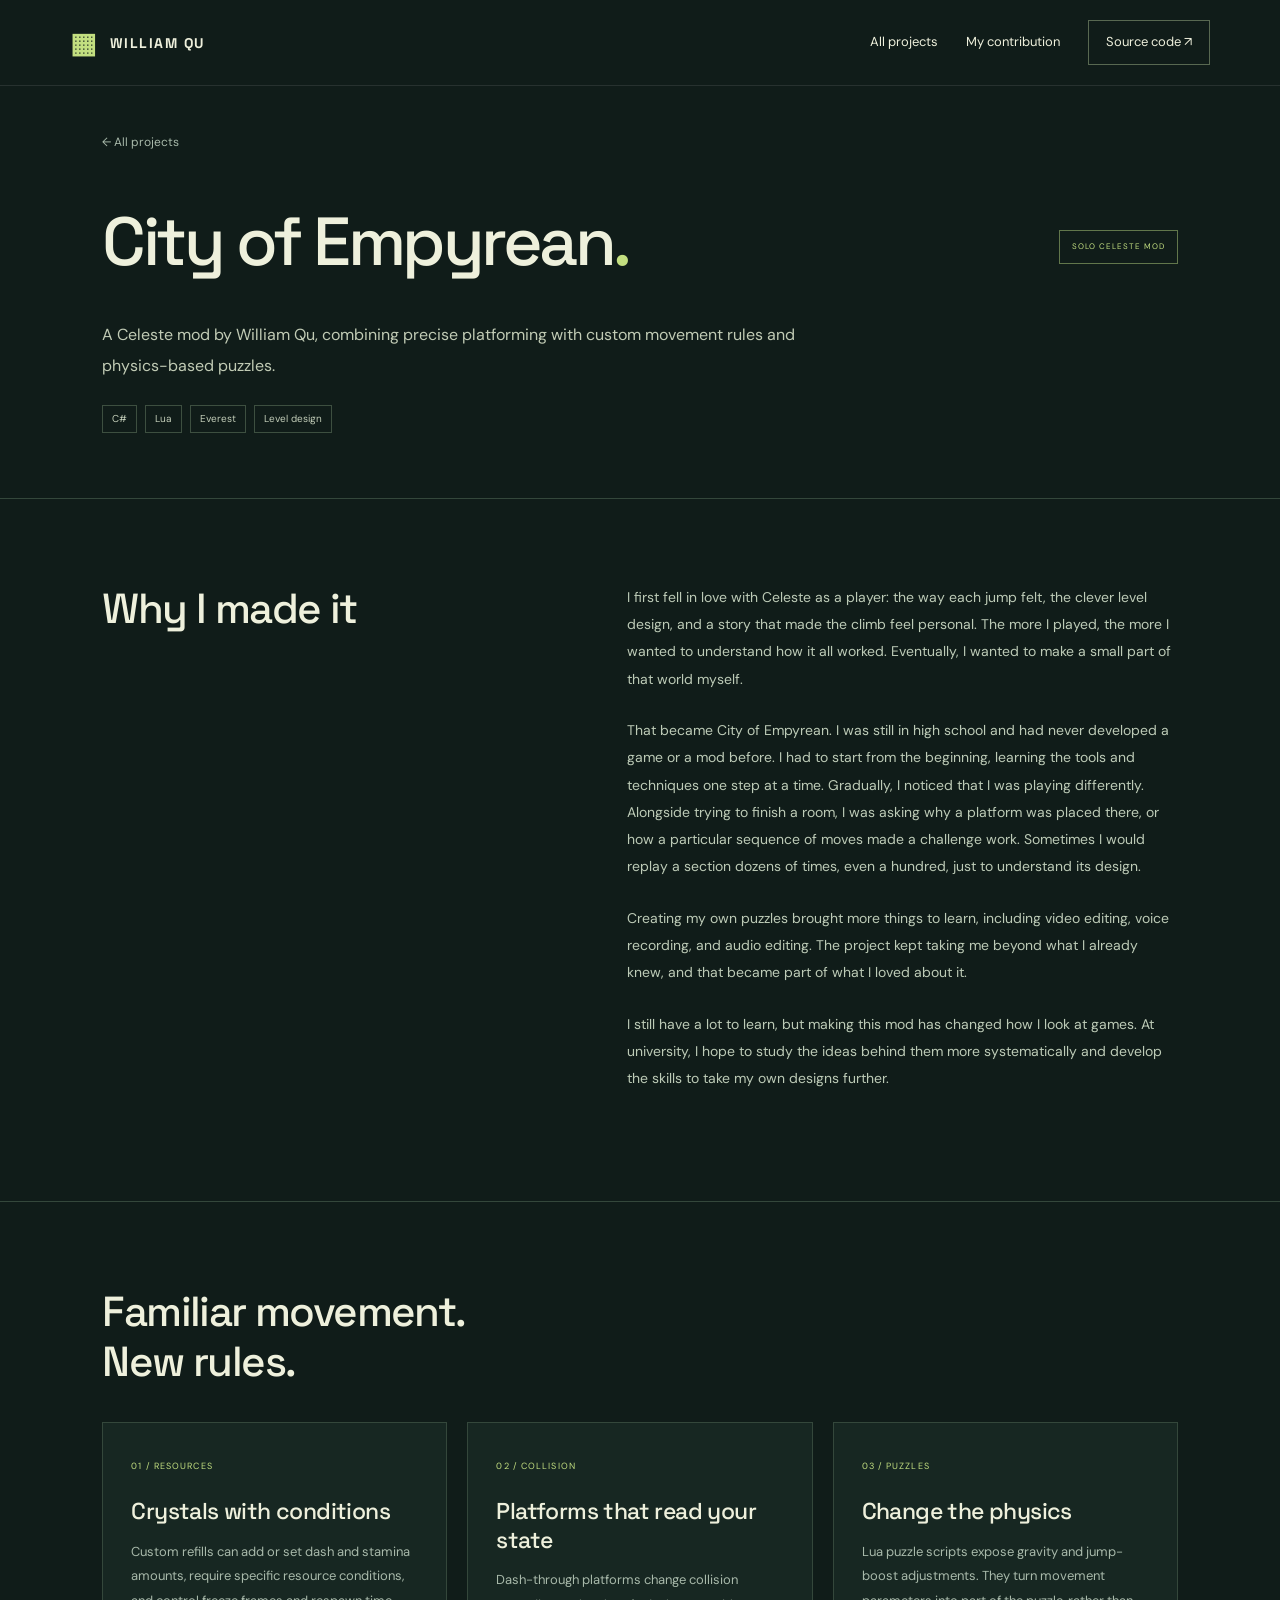
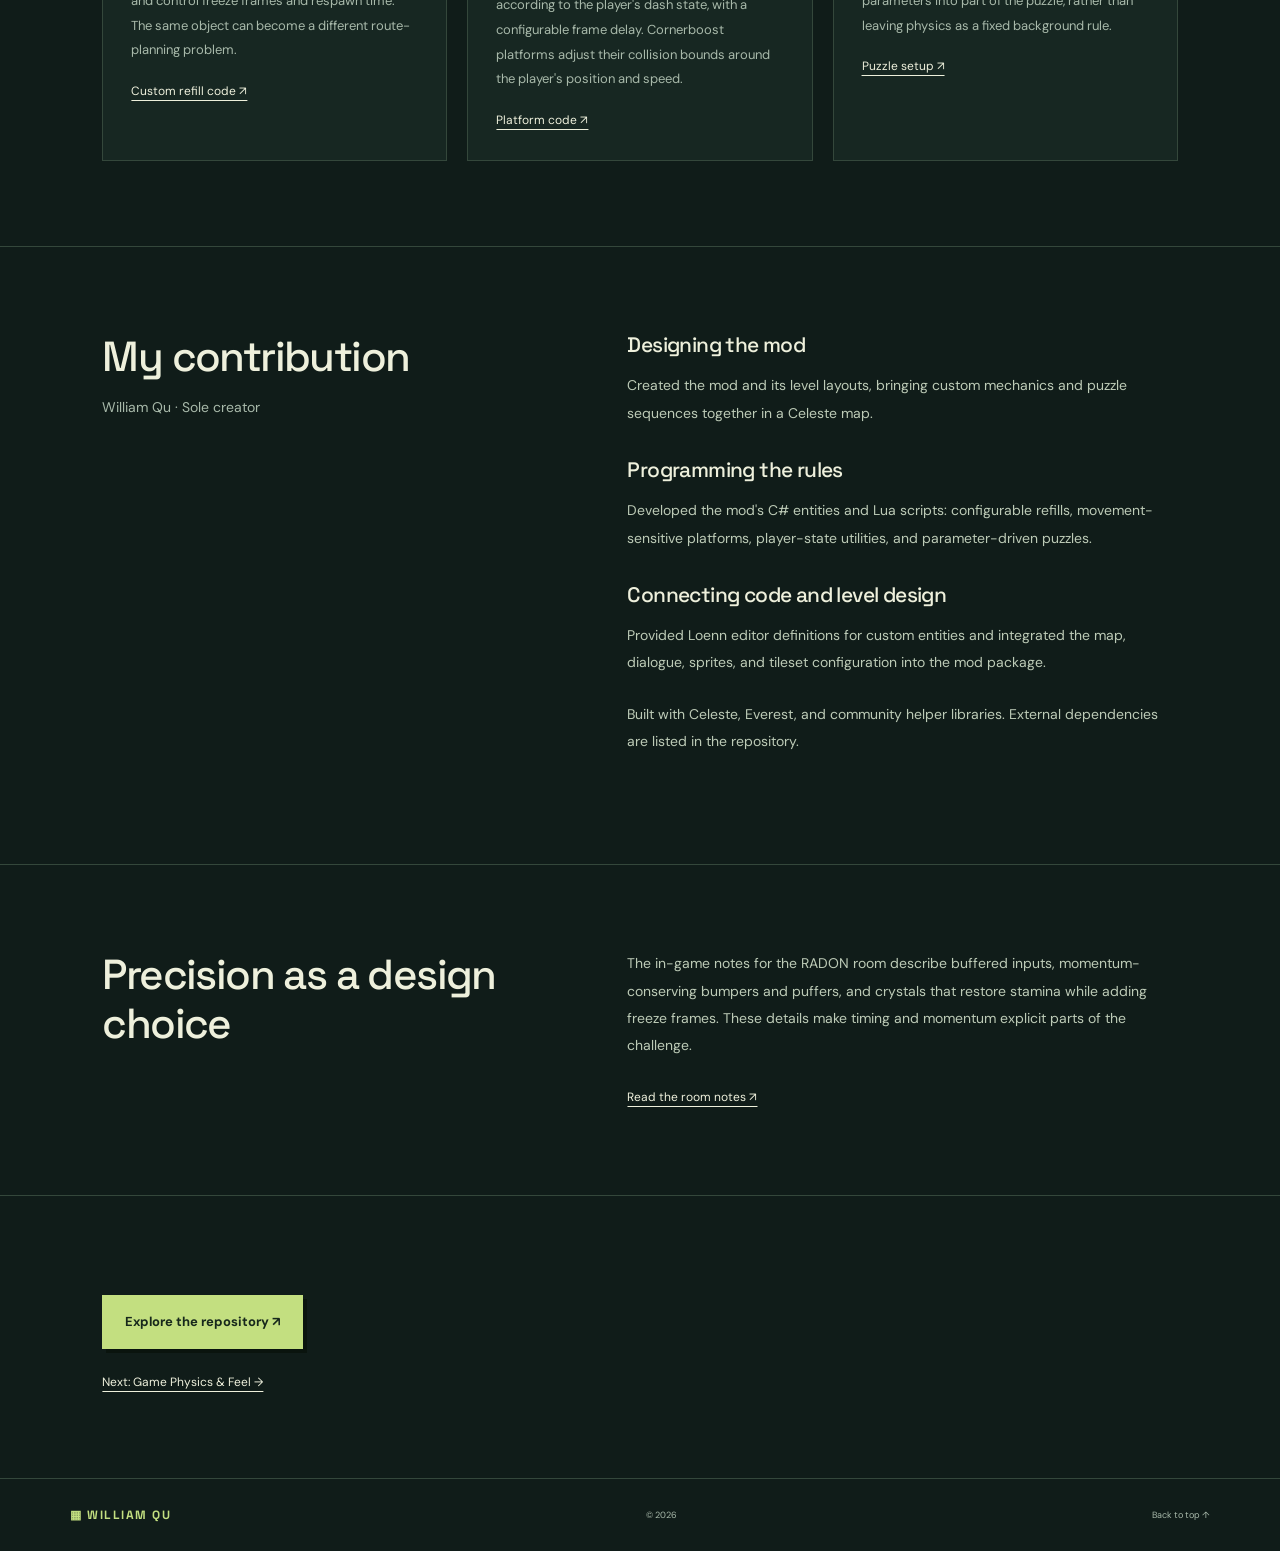
==== projects/city-of-empyrean.html @ 54582f26 "Add solo Celeste mod case study and development story" ====
<!doctype html>
<html lang="en"><head><meta charset="utf-8"><meta name="viewport" content="width=device-width, initial-scale=1"><title>City of Empyrean — William Qu</title><meta name="description" content="A solo Celeste mod by William Qu, combining custom movement mechanics, configurable resources, and physics-based puzzles."><link rel="icon" href="../assets/favicon.svg"><link rel="stylesheet" href="../style.css?v=5"></head>
<body><a class="skip" href="#main">Skip to project</a><header class="site-header"><a class="brand" href="../index.html"><span class="brand-mark" aria-hidden="true">▦</span> WILLIAM QU</a><nav aria-label="Main navigation"><a href="../index.html#projects">All projects</a><a href="#contribution">My contribution</a><a class="nav-link" href="https://github.com/ztongqu/City-of-Empyrean" target="_blank" rel="noreferrer">Source code ↗</a></nav></header>
<main id="main"><section class="section detail-hero"><a class="back-link" href="../index.html#projects">← All projects</a><div class="detail-heading"><div><h1>City of Empyrean<span>.</span></h1></div><span class="status-label">SOLO CELESTE MOD</span></div><p class="detail-intro">A Celeste mod by William Qu, combining precise platforming with custom movement rules and physics-based puzzles.</p><div class="tags"><span>C#</span><span>Lua</span><span>Everest</span><span>Level design</span></div></section>
<section class="section detail-section two-column" id="why"><div><h2>Why I made it</h2></div><div class="prose"><p>I first fell in love with Celeste as a player: the way each jump felt, the clever level design, and a story that made the climb feel personal. The more I played, the more I wanted to understand how it all worked. Eventually, I wanted to make a small part of that world myself.</p><p>That became City of Empyrean. I was still in high school and had never developed a game or a mod before. I had to start from the beginning, learning the tools and techniques one step at a time. Gradually, I noticed that I was playing differently. Alongside trying to finish a room, I was asking why a platform was placed there, or how a particular sequence of moves made a challenge work. Sometimes I would replay a section dozens of times, even a hundred, just to understand its design.</p><p>Creating my own puzzles brought more things to learn, including video editing, voice recording, and audio editing. The project kept taking me beyond what I already knew, and that became part of what I loved about it.</p><p>I still have a lot to learn, but making this mod has changed how I look at games. At university, I hope to study the ideas behind them more systematically and develop the skills to take my own designs further.</p></div></section>
<section class="section detail-section"><div class="section-top"><h2>Familiar movement.<br>New rules.</h2></div><div class="feature-grid"><article><span>01 / RESOURCES</span><h3>Crystals with conditions</h3><p>Custom refills can add or set dash and stamina amounts, require specific resource conditions, and control freeze frames and respawn time. The same object can become a different route-planning problem.</p><a class="text-link" href="https://github.com/ztongqu/City-of-Empyrean/blob/main/Source/Entities/CustomRefill.cs" target="_blank" rel="noreferrer">Custom refill code ↗</a></article><article><span>02 / COLLISION</span><h3>Platforms that read your state</h3><p>Dash-through platforms change collision according to the player's dash state, with a configurable frame delay. Cornerboost platforms adjust their collision bounds around the player's position and speed.</p><a class="text-link" href="https://github.com/ztongqu/City-of-Empyrean/blob/main/Source/Entities/DashThruJumpThru.cs" target="_blank" rel="noreferrer">Platform code ↗</a></article><article><span>03 / PUZZLES</span><h3>Change the physics</h3><p>Lua puzzle scripts expose gravity and jump-boost adjustments. They turn movement parameters into part of the puzzle, rather than leaving physics as a fixed background rule.</p><a class="text-link" href="https://github.com/ztongqu/City-of-Empyrean/blob/main/Assets/FAE4D333/EmpyrealCity/puzzle2_enter.lua" target="_blank" rel="noreferrer">Puzzle setup ↗</a></article></div></section>
<section class="section detail-section two-column" id="contribution"><div><h2>My contribution</h2><p class="section-intro">William Qu · Sole creator</p></div><div class="prose"><h3>Designing the mod</h3><p>Created the mod and its level layouts, bringing custom mechanics and puzzle sequences together in a Celeste map.</p><h3>Programming the rules</h3><p>Developed the mod's C# entities and Lua scripts: configurable refills, movement-sensitive platforms, player-state utilities, and parameter-driven puzzles.</p><h3>Connecting code and level design</h3><p>Provided Loenn editor definitions for custom entities and integrated the map, dialogue, sprites, and tileset configuration into the mod package.</p><p class="caption">Built with Celeste, Everest, and community helper libraries. External dependencies are listed in the repository.</p></div></section>
<section class="section detail-section two-column"><div><h2>Precision as a design choice</h2></div><div class="prose"><p>The in-game notes for the RADON room describe buffered inputs, momentum-conserving bumpers and puffers, and crystals that restore stamina while adding freeze frames. These details make timing and momentum explicit parts of the challenge.</p><a class="text-link" href="https://github.com/ztongqu/City-of-Empyrean/blob/main/Dialog/English.txt" target="_blank" rel="noreferrer">Read the room notes ↗</a></div></section>
<section class="section project-end"><div class="end-links"><a class="button" href="https://github.com/ztongqu/City-of-Empyrean" target="_blank" rel="noreferrer">Explore the repository ↗</a><a class="text-link" href="signal-below.html">Next: Game Physics &amp; Feel →</a></div></section></main><footer><a class="brand" href="../index.html">▦ WILLIAM QU</a><span>© 2026</span><a href="#main">Back to top ↑</a></footer></body></html>
---- style.css ----
@import url('https://fonts.googleapis.com/css2?family=DM+Sans:wght@400;500;600;700&family=Space+Grotesk:wght@400;500;600;700&display=swap');
:root{--bg:#101c19;--panel:#172722;--paper:#eef0dc;--muted:#a8b9aa;--green:#c3df80;--line:#34473b;--gold:#e1ce8c;--display:'Space Grotesk',sans-serif}*{box-sizing:border-box}html{scroll-behavior:smooth;scroll-padding-top:30px}body{margin:0;background:var(--bg);color:var(--paper);font:15px/1.75 'DM Sans',sans-serif}a{color:inherit;text-decoration:none}button,input{font:inherit}button{cursor:pointer}img,video{max-width:100%;display:block}canvas{display:block;max-width:100%}::selection{background:var(--green);color:var(--bg)}:focus-visible{outline:3px solid var(--gold);outline-offset:5px}a,button,input{-webkit-tap-highlight-color:transparent}.skip{position:absolute;top:-100px;left:20px;z-index:10;padding:12px;background:var(--green);color:var(--bg)}.skip:focus{top:8px}.site-header{min-height:86px;padding:20px 5.5%;display:flex;align-items:center;justify-content:space-between;gap:24px;border-bottom:1px solid #ffffff18}.brand{font:700 14px var(--display);letter-spacing:1.5px;display:flex;align-items:center;gap:12px}.brand-mark{font-size:28px;color:var(--green)}.edition{font-size:10px;color:var(--muted);font-weight:400;letter-spacing:1px}nav{display:flex;gap:28px;align-items:center;font-size:13px}nav a:hover,.text-link:hover,footer a:hover{color:var(--green)}.nav-link{border:1px solid #586851;padding:10px 17px}.nav-link span{margin-left:20px}.eyebrow{font-size:10px;letter-spacing:1.8px;font-weight:700;color:var(--green);line-height:1.8;margin:0 0 18px}.pixel-dot{display:inline-block;width:6px;height:6px;background:var(--green);box-shadow:0 0 12px #c3df8055;margin-right:8px;vertical-align:1px}h1,h2,h3{font-family:var(--display);font-weight:500}h1{font-size:76px;line-height:1.06;letter-spacing:-3.5px;margin:26px 0}h1 em,h2 span,h1 span{font-style:normal;color:var(--green)}h2{font-size:42px;line-height:1.17;letter-spacing:-1.6px;margin:0}h3{font-size:25px;line-height:1.25;letter-spacing:-.6px;margin:12px 0}.hero{min-height:590px;position:relative;overflow:hidden;background:#223e3d}.hero #world{position:absolute;inset:0;width:100%;height:100%;image-rendering:pixelated;object-fit:cover;object-position:65% center}.hero:after{content:'';position:absolute;inset:0;background:linear-gradient(90deg,#132825ee,#172b259c 42%,#10221a0d 75%);pointer-events:none}.hero-content{position:relative;z-index:1;padding:82px 8% 100px}.hero-intro{font-size:16px;line-height:1.9;color:#d1dac4;max-width:540px}.button{display:inline-flex;align-items:center;justify-content:space-between;gap:28px;background:var(--green);color:#17281b;border:1px solid var(--green);padding:15px 22px;font-size:13px;font-weight:700;box-shadow:4px 4px 0 #0a140e;transition:background .2s,transform .2s;margin-top:14px}.button:hover{background:#d8eea5;transform:translateY(-2px)}.hero-note{font-size:9px;letter-spacing:1.5px;color:#bac9ac;margin-top:28px}.hero-index{position:absolute;right:7%;bottom:80px;z-index:1;width:305px;background:#101c19e8;border:1px solid #8a9d6866;backdrop-filter:blur(8px);box-shadow:5px 5px 0 #101c1966}.hero-index a{display:block;padding:16px 20px}.hero-index a+a{border-top:1px solid #8a9d6844}.hero-index a:hover{background:#c3df8010}.hero-index span{font-size:8px;letter-spacing:1.3px;color:var(--green);display:block}.hero-index b{font:500 17px var(--display);display:flex;justify-content:space-between;margin-top:7px}.hero-index i{font-style:normal;color:var(--green)}.scroll-note{position:absolute;z-index:1;bottom:22px;left:8%;right:8%;display:flex;justify-content:space-between;font-size:8px;letter-spacing:1.6px;color:#c5d1b7}.section{max-width:1440px;padding:85px 8%;margin:auto}.section-top{display:flex;align-items:end;justify-content:space-between;gap:45px;margin-bottom:36px}.section-top>p,.section-intro{color:var(--muted);font-size:14px;line-height:1.85;margin-bottom:0}.project-grid{display:grid;grid-template-columns:1fr 1fr;gap:32px}.project-open{display:block}.project-art{aspect-ratio:16/10;position:relative;overflow:hidden;background:#223b31;border:1px solid #526747}.project-art img{height:100%;width:100%;object-fit:cover;transition:transform .4s}.project-open:hover img{transform:scale(1.035)}.project-art:after{content:'';position:absolute;inset:55% 0 0;background:linear-gradient(transparent,#101c1966);pointer-events:none}.art-label{position:absolute;z-index:1;bottom:17px;left:18px;right:40px;font-size:8px;letter-spacing:1.1px;line-height:1.7;color:#e3eccd}.art-arrow{position:absolute;top:15px;right:17px;font-size:22px;color:var(--green)}.wifi-art canvas{width:100%;height:100%;image-rendering:pixelated}.project-info{padding:23px 0 21px;border-bottom:1px solid var(--line)}.project-meta{display:flex;justify-content:space-between;gap:12px;font-size:8px;letter-spacing:1.1px;color:var(--green)}.project-meta span+span{color:var(--muted);text-align:right}.project h3{display:flex;justify-content:space-between;font-size:29px;margin:15px 0 12px}.project h3 span{font-size:23px;color:var(--green)}.project p{font-size:14px;color:#b5c3b0;line-height:1.8;max-width:470px;margin:0}.tags{display:flex;gap:8px;flex-wrap:wrap;margin-top:18px}.tags span{font-size:10px;border:1px solid #3d4f40;color:#c3ceb9;padding:4px 9px}.read-link{display:flex;align-items:center;gap:20px;color:var(--green);font-size:12px;margin-top:23px}.project-open:hover .read-link span{transform:translateX(5px)}.read-link span{transition:transform .2s}.coming-next{display:flex;align-items:center;gap:25px;margin-top:46px;border:1px dashed #526747;padding:26px 30px;background:#18271f66}.coming-icon{font-size:42px;line-height:1;color:#8fa571}.coming-next .eyebrow{font-size:8px;margin:0 0 6px}.coming-next h3{font-size:22px;margin:0 0 8px}.coming-next p:last-child{font-size:12px;color:var(--muted);line-height:1.8;margin:0;max-width:620px}.quiet-label{font-size:8px;letter-spacing:1px;color:var(--muted);margin-left:auto;white-space:nowrap}.notes{display:grid;grid-template-columns:1fr 1.2fr;gap:80px;border-top:1px solid var(--line)}.steps>a{display:flex;gap:23px;border-bottom:1px solid var(--line);padding:24px 0}.steps>a:first-child{padding-top:0}.steps>a>span{font:12px monospace;color:var(--green);padding-top:5px}.steps h3{font-size:19px;margin:0 0 10px}.steps p{font-size:13px;color:var(--muted);margin:0}.steps i{margin-left:auto;font-style:normal;color:var(--green)}.steps a:hover h3{color:var(--green)}.about-wrap{background:#1b2b23}.about{display:grid;grid-template-columns:215px 1fr;gap:75px;align-items:center}.player-badge{padding:22px;background:#253e2c;border:1px solid #516144;text-align:center}.player-badge canvas{width:100%;image-rendering:pixelated}.player-badge>span{font-size:9px;letter-spacing:2px;color:var(--green)}.about p{max-width:700px;color:#c1cbb5;font-size:14px}.about .eyebrow{color:var(--green)}.about-subtitle{margin:15px 0 22px}.about .collaboration-note{color:#a8b9aa;font-size:11px;line-height:1.9}.closing{text-align:center}.closing>p:not(.eyebrow){font-size:14px;color:var(--muted)}footer{padding:28px 5.5%;border-top:1px solid var(--line);display:flex;align-items:center;justify-content:space-between;gap:20px;font-size:9px;color:var(--muted)}footer .brand{font-size:12px;color:var(--green)}
/* A quieter home page, with three projects in a single vertical sequence. */
.portfolio .hero{min-height:460px}
.portfolio .hero-content{padding-top:64px;padding-bottom:70px}
.portfolio .hero h1{font-size:clamp(48px,5.5vw,72px);margin:16px 0 24px}
.portfolio .hero-intro{margin:0 0 16px;font-size:15px}
.portfolio .projects{padding-top:65px;padding-bottom:70px}
.portfolio .projects>h2{font-size:32px;margin-bottom:32px}
.project-stack{display:flex;flex-direction:column;gap:0}
.project-stack .project{padding:36px 0;border-top:1px solid var(--line)}
.project-stack .project:last-child{padding-bottom:0}
.project-stack .project-open{display:grid;grid-template-columns:minmax(0,1.3fr) minmax(0,1fr);gap:48px;align-items:center}
.project-stack .project-art{aspect-ratio:16/9;border-color:var(--line)}
.project-stack .project-art video{width:100%;height:100%;object-fit:cover}
.project-stack .project-art:after{display:none}
.project-stack .project-info{padding:20px 0;border:0;min-width:0}
.project-stack .project h3{display:block;font-size:clamp(27px,2.6vw,36px);line-height:1.15;margin:14px 0 20px}
.project-stack .project p{font-size:14px;max-width:380px}
.project-stack .project .project-category{font-size:9px;letter-spacing:1.4px;color:var(--green)}
.project-stack .read-link{margin-top:28px;font-size:12px;gap:15px}
.pending-note{display:block;margin-top:28px;font-size:12px;color:var(--muted)}
.celeste-art,.fourier-art{background:#14251e}
.celeste-art svg,.fourier-art svg{display:block;width:100%;height:100%;shape-rendering:crispEdges}
.about-simple{display:grid;grid-template-columns:1fr 1.5fr;gap:48px;padding-top:52px;padding-bottom:52px;align-items:start}
.about-simple h2{font-size:30px}
.about-simple p{font-size:13px;color:var(--muted);margin:0 0 10px}
.portfolio footer{font-size:11px}
/* Project case studies */
.back-link{display:inline-block;font-size:12px;color:var(--muted);margin-bottom:44px}.back-link:hover{color:var(--green)}.detail-hero{padding-top:42px;padding-bottom:65px}.detail-heading{display:flex;justify-content:space-between;align-items:center;gap:30px}.detail-heading h1{font-size:68px;line-height:1.08;margin:8px 0 18px}.detail-lead{font:400 28px var(--display);letter-spacing:-.7px;margin:0}.detail-lead em{color:var(--green);font-style:normal}.detail-intro{max-width:740px;color:#c1cbb5;font-size:16px;line-height:1.9;margin:24px 0}.status-label,.recorded-label{font-size:8px;letter-spacing:1px;border:1px solid #61764b;color:var(--green);padding:9px 12px;line-height:1.7}.status-label{max-width:220px}.video-frame{margin:42px 0 0}.video-frame video{width:100%;border:1px solid #61764b;background:#0a1310;aspect-ratio:16/9}.video-frame figcaption{display:flex;justify-content:space-between;gap:20px;padding-top:15px;font-size:9px;color:var(--muted);letter-spacing:.6px}.detail-section{border-top:1px solid var(--line)}.feature-grid{display:grid;grid-template-columns:repeat(3,1fr);gap:20px}.feature-grid article{padding:28px;background:var(--panel);border:1px solid var(--line)}.feature-grid article>span{font-size:9px;letter-spacing:1.1px;color:var(--green)}.feature-grid h3{font-size:23px;margin:20px 0 14px}.feature-grid p{font-size:13px;color:var(--muted);line-height:1.9;margin:0}.tool-strip{display:grid;grid-template-columns:1fr 1.5fr;gap:40px;margin-top:30px;padding:30px 0 0;border-top:1px solid var(--line)}.tool-strip .eyebrow{font-size:8px;margin:0 0 12px}.tool-strip h3{font-size:22px;margin:0}.tool-strip>p{font-size:13px;color:var(--muted);margin:0}.lab-layout{display:grid;grid-template-columns:1fr 270px;border:1px solid var(--line);background:var(--panel)}.plot-panel{padding:24px;min-width:0}.plot-panel canvas{width:100%;aspect-ratio:1.65;background:#10201a;border:1px solid var(--line)}.legend{display:flex;gap:24px;flex-wrap:wrap;font-size:10px;color:var(--muted);margin-top:18px}.legend>span{display:flex;align-items:center;gap:8px}.line{width:19px;border-top:2px solid var(--green)}.line.dotted{border-top:2px dotted var(--gold)}.lab-controls{border-left:1px solid var(--line);padding:26px}.lab-controls label{display:flex;justify-content:space-between;color:#c6d1bd;font-size:12px;margin:0 0 9px}.lab-controls output{color:var(--green);font-variant-numeric:tabular-nums}.lab-controls input{display:block;width:100%;margin:0 0 24px;accent-color:var(--green);cursor:pointer}.formula{font-size:12px;color:#c6d1bd;padding:15px;background:#10201a;line-height:2}.small{font-size:11px;padding:11px 13px;box-shadow:none;width:100%;margin-top:20px}.caption{font-size:11px;color:var(--muted);line-height:1.9;margin:18px 0 0}.two-column{display:grid;grid-template-columns:1fr 1.25fr;gap:85px}.prose p{font-size:14px;color:#bdcbb7;line-height:1.95;margin:0 0 24px}.prose h3{font-size:21px;margin:0 0 14px}.prose p+h3{margin-top:30px}.text-link{font-size:12px;text-decoration:underline;text-underline-offset:5px}.project-end{border-top:1px solid var(--line);display:flex;justify-content:space-between;gap:40px;align-items:center}.end-links{display:flex;flex-direction:column;align-items:start;gap:23px}.network-figure{margin-top:44px;background:#172a23;border:1px solid #526747;padding:10px 25px 20px}.network-figure canvas{width:100%;aspect-ratio:2.3;image-rendering:pixelated}.network-figure .caption{font-size:9px;letter-spacing:.8px;border-top:1px solid var(--line);padding-top:15px;margin:0}.recording-panel{border:1px solid var(--line);background:var(--panel);padding:28px}.recording-top{display:flex;justify-content:space-between;align-items:start;gap:20px}.recording-top .eyebrow{font-size:9px;margin-bottom:8px}.recording-top p{font-size:12px;color:var(--muted);margin:0}.recorded-label{white-space:nowrap}.node-buttons{display:flex;gap:8px;margin:25px 0 22px;flex-wrap:wrap}.node-buttons button{background:none;border:1px solid #526747;color:var(--muted);padding:9px 18px;font-size:11px}.node-buttons button[aria-pressed=true]{background:var(--green);color:#17281b;border-color:var(--green)}.node-buttons button:hover{border-color:var(--green)}#csi-plot{width:100%;aspect-ratio:2.6;background:#10201a;border:1px solid var(--line)}.recording-footer{display:flex;justify-content:space-between;gap:20px;font-size:11px;color:var(--muted);margin-top:22px}
@media(min-width:1500px){.hero-content{padding-left:max(8%,calc((100% - 1210px)/2))}.hero-index{right:max(8%,calc((100% - 1210px)/2))}}
@media(max-width:1000px){.hero-index{right:5%;width:260px}.hero h1{font-size:64px}.hero-intro{max-width:470px;font-size:14px}.section{padding:65px 6%}.notes{gap:45px}.about{gap:40px;grid-template-columns:180px 1fr}.feature-grid{gap:12px}.feature-grid article{padding:22px}.two-column{gap:40px}.detail-heading h1{font-size:57px}.project-meta{font-size:7px}.hero-content{padding-left:6%}.quiet-label{display:none}}
@media(max-width:760px){.site-header{padding:17px 6%;flex-wrap:wrap;gap:14px}.edition{display:none}nav{font-size:12px;gap:22px}.hero-content{padding:55px 6% 35px}.hero h1{font-size:60px}.hero-index{position:relative;bottom:auto;right:auto;margin:0 6% 70px;display:grid;grid-template-columns:1fr 1fr;width:auto}.hero-index a{padding:15px}.hero-index a+a{border-top:0;border-left:1px solid #8a9d6844}.hero-index b{font-size:14px}.hero-index span{font-size:7px}.hero-note{font-size:8px}.section-top{display:block}.section-top>p{margin-top:22px}.section-top>p br{display:none}h2{font-size:35px}.project-grid{gap:24px}.project h3{font-size:24px}.project-meta{flex-wrap:wrap;gap:5px}.project p{font-size:13px}.coming-next{padding:22px;gap:18px}.notes{grid-template-columns:1fr;gap:35px}.detail-heading{align-items:start;flex-direction:column;gap:20px}.detail-heading h1{font-size:54px}.detail-lead{font-size:25px}.detail-hero{padding-top:28px}.detail-intro{font-size:15px}.feature-grid{grid-template-columns:1fr}.feature-grid article{padding:25px}.feature-grid h3{margin-top:14px}.tool-strip,.two-column{grid-template-columns:1fr;gap:30px}.lab-layout{grid-template-columns:1fr}.lab-controls{border-left:0;border-top:1px solid var(--line)}.plot-panel{padding:16px}.project-end{display:block}.end-links{margin-top:25px}.recording-panel{padding:18px}.recording-top{flex-wrap:wrap}.network-figure{padding:8px 12px 15px}.network-figure canvas{aspect-ratio:1.7}.video-frame figcaption{font-size:8px}.recording-footer{flex-direction:column;gap:12px}#csi-plot{aspect-ratio:1.8}}
@media(max-width:520px){.site-header nav{width:100%;justify-content:space-between;gap:10px;font-size:11px}.nav-link{padding:7px 10px}.nav-link span{margin-left:8px}.brand{font-size:13px}.hero h1{font-size:52px;letter-spacing:-2.5px}.hero-content{padding-top:44px}.hero .eyebrow{font-size:8px;letter-spacing:1.4px}.hero-intro{font-size:14px}.desktop-break{display:none}.hero-index{grid-template-columns:1fr}.hero-index a+a{border-left:0;border-top:1px solid #8a9d6844}.hero-index b{font-size:16px}.hero-index span{font-size:8px}.hero-index a{padding:14px 18px}.scroll-note{font-size:7px;left:6%;right:6%;letter-spacing:.8px}.scroll-note>span{display:none}.section{padding:54px 6%}.project-grid{grid-template-columns:1fr;gap:36px}.project-art{aspect-ratio:16/10}.project-meta{font-size:8px}.project h3{font-size:28px}.coming-next{align-items:start;padding:22px 18px}.coming-icon{font-size:30px}.coming-next h3{font-size:21px}.coming-next .eyebrow{font-size:7px}.about{grid-template-columns:1fr;gap:30px}.player-badge{width:140px;padding:15px}.player-badge>span{font-size:7px}.about .eyebrow{margin-top:0}.closing h2{font-size:32px}footer{flex-wrap:wrap;padding:25px 6%;font-size:8px}footer>span{order:3;width:100%}.back-link{margin-bottom:30px}.detail-heading h1{font-size:45px;letter-spacing:-2px}.detail-lead{font-size:23px}.detail-intro{font-size:14px}.status-label{font-size:7px}.video-frame{margin-top:30px}.video-frame figcaption{flex-direction:column;gap:3px}.feature-grid h3{font-size:23px}.plot-panel canvas{aspect-ratio:1.25}.lab-controls{padding:23px}.network-figure canvas{aspect-ratio:1.35}.node-buttons{gap:6px}.node-buttons button{padding:8px 13px}.recording-top .eyebrow{font-size:8px}.recording-top p{font-size:11px}#csi-plot{aspect-ratio:1.3}.recording-footer .text-link{font-size:11px}}
@media(max-width:1000px){.project-stack .project-open{gap:30px}.project-stack .project h3{font-size:28px}.project-stack .project p{font-size:13px}}
@media(max-width:760px){.portfolio .hero{min-height:400px}.portfolio .hero-content{padding-top:54px;padding-bottom:60px}.project-stack .project-open{grid-template-columns:1fr;gap:22px}.project-stack .project{padding:28px 0 34px}.project-stack .project-info{padding:0}.project-stack .project h3{font-size:30px;margin:10px 0 14px}.project-stack .project p{max-width:550px;font-size:14px}.project-stack .read-link,.pending-note{margin-top:20px}.about-simple{grid-template-columns:1fr;gap:22px}.portfolio .projects{padding-top:44px;padding-bottom:50px}}
@media(max-width:520px){.portfolio .hero{min-height:390px}.portfolio .hero-content{padding-top:44px;padding-bottom:50px}.portfolio .hero h1{font-size:48px}.portfolio .site-header nav{width:auto;gap:16px}.portfolio .site-header{gap:12px}.portfolio .brand{font-size:12px}.portfolio .nav-link{padding:0;border:0}.portfolio .hero-intro{font-size:13px}.project-stack .project h3{font-size:28px}.portfolio footer>span{width:auto;order:0}}
@media(prefers-reduced-motion:reduce){html{scroll-behavior:auto}*{transition:none!important}.button:hover{transform:none}}

.feature-grid .text-link{display:inline-block;margin-top:18px}
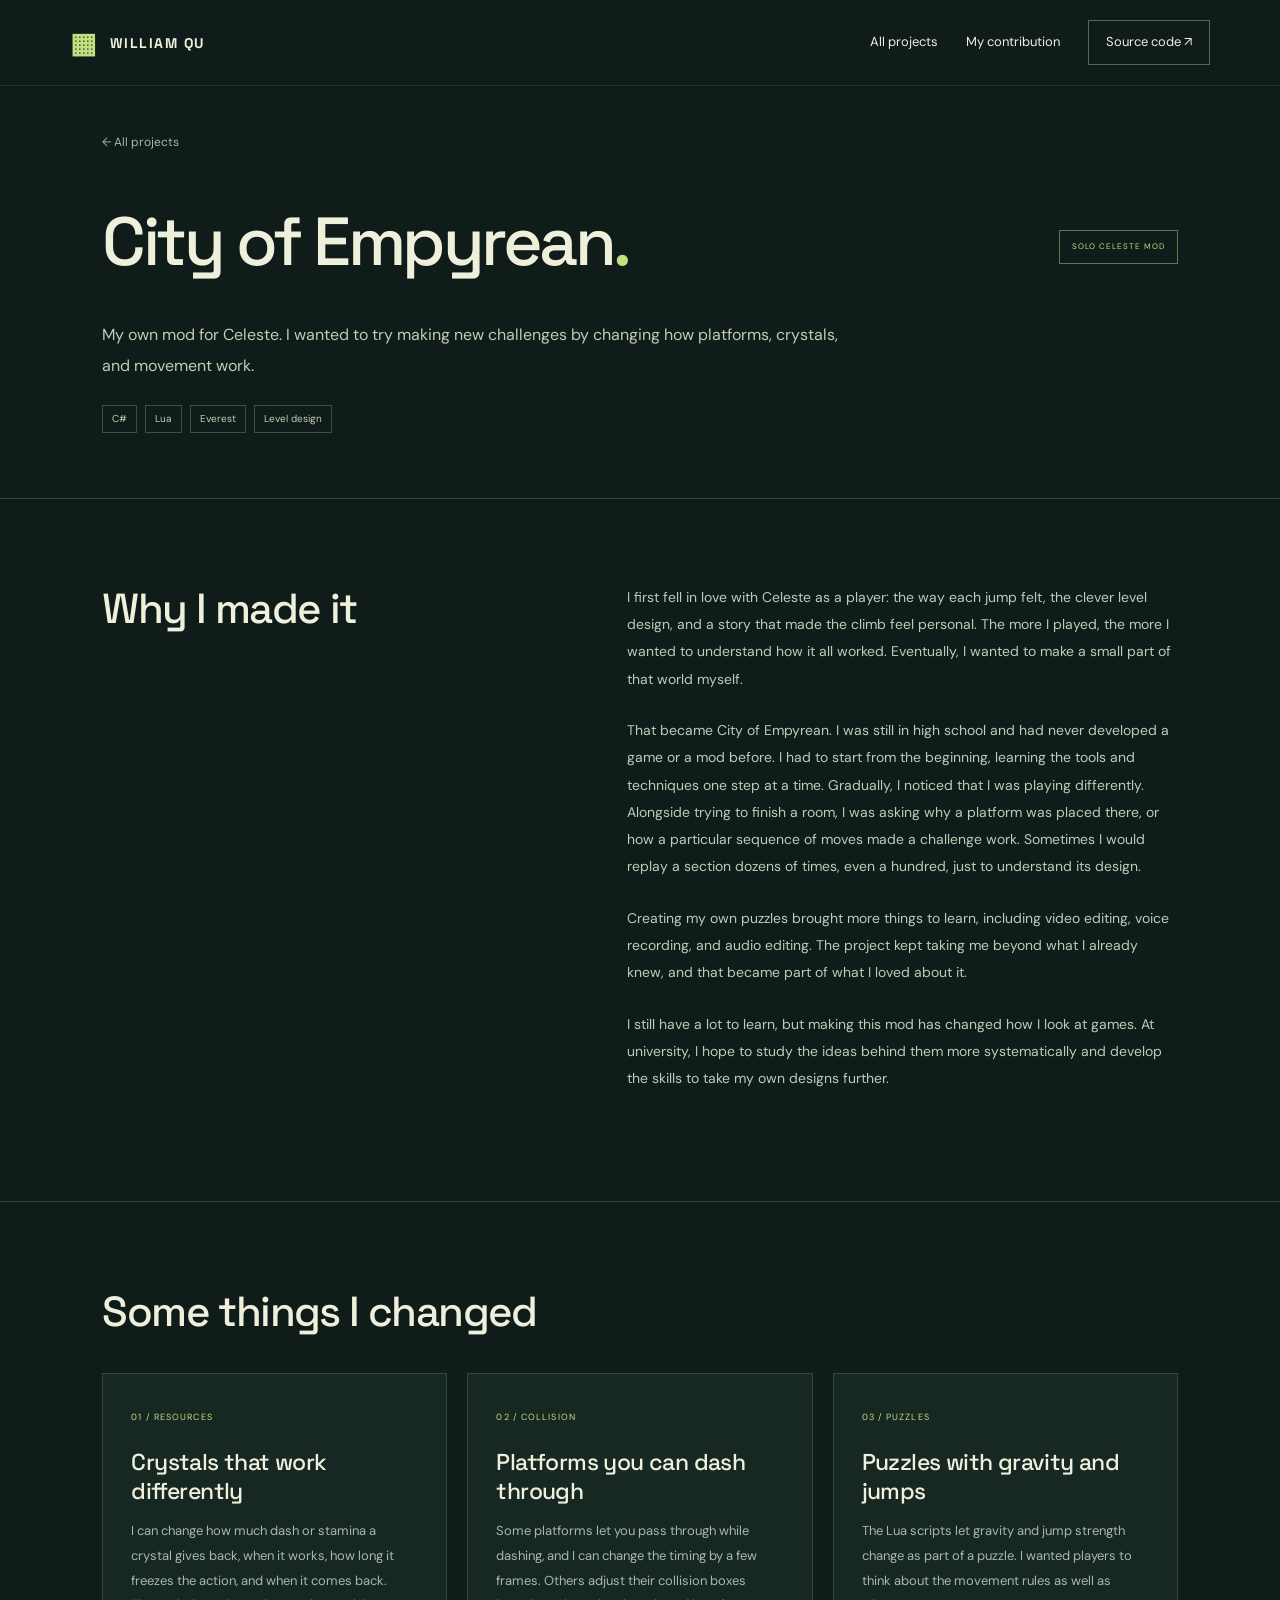
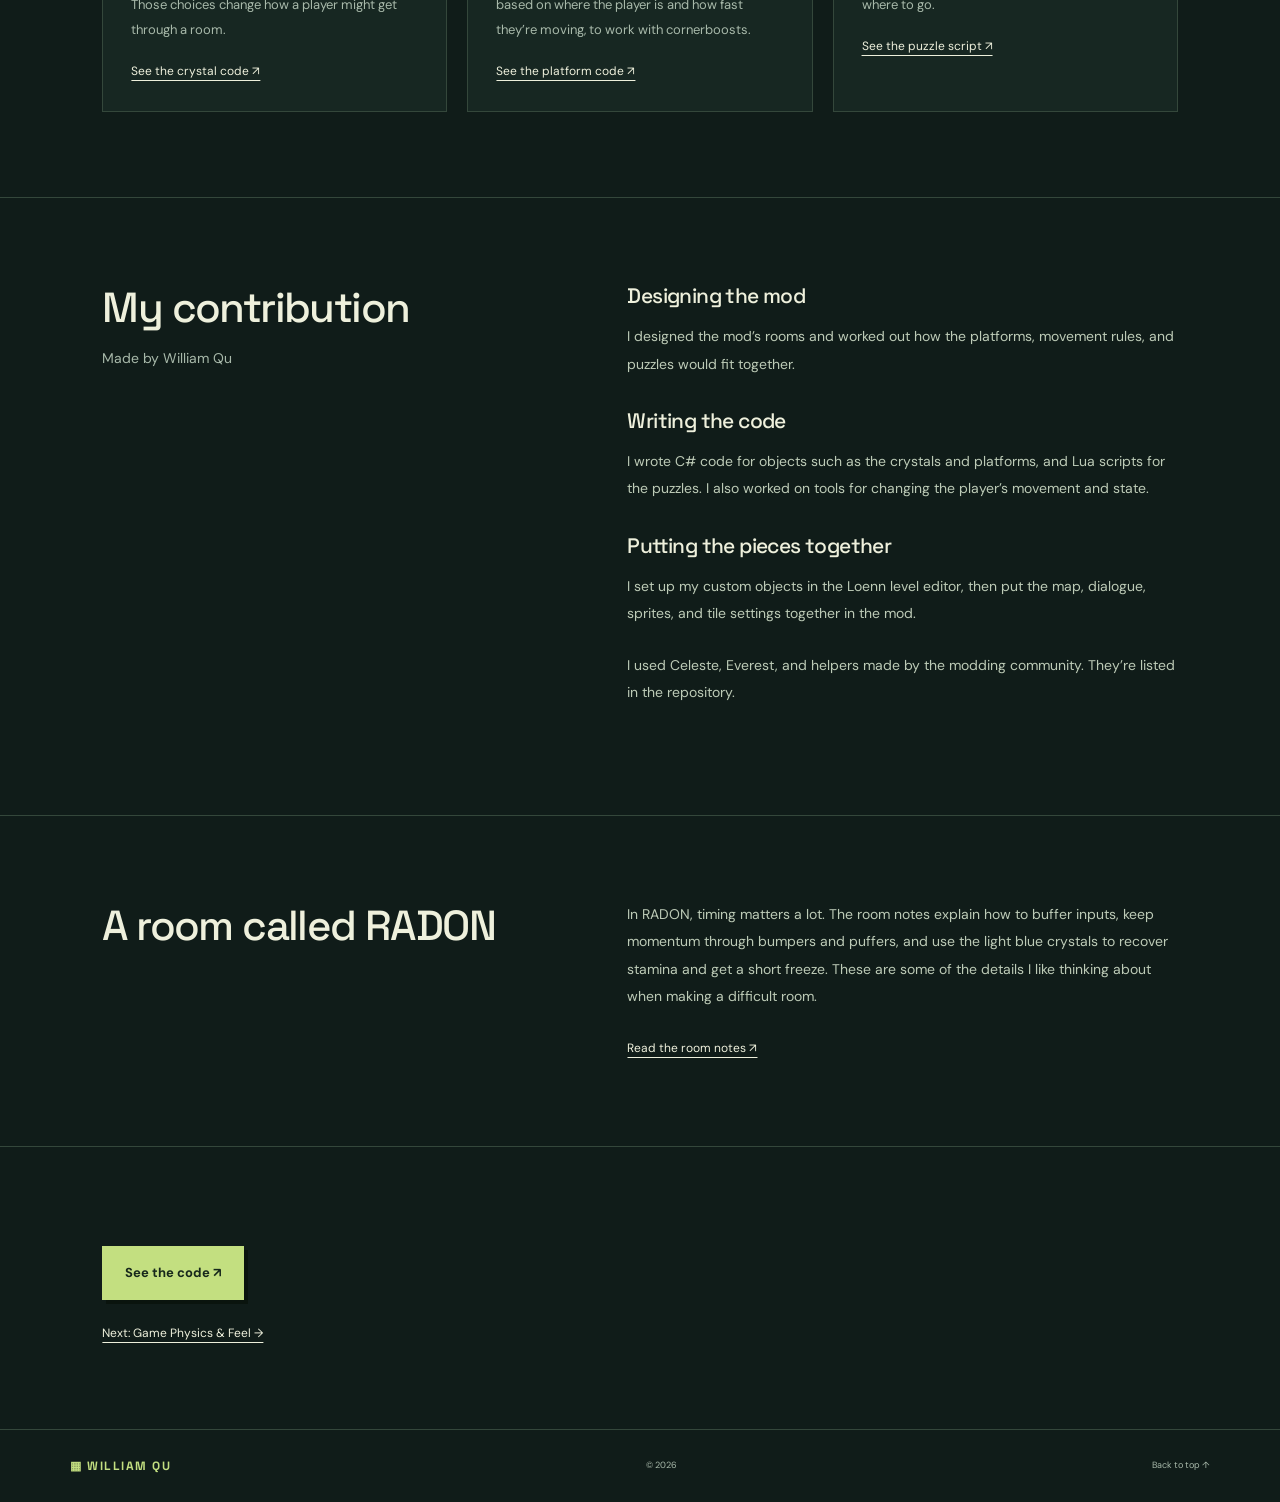
==== commit a178f01b: "Make portfolio copy sound more natural for a high school student" ====
--- a/projects/city-of-empyrean.html
+++ b/projects/city-of-empyrean.html
@@ -1,9 +1,9 @@
 <!doctype html>
-<html lang="en"><head><meta charset="utf-8"><meta name="viewport" content="width=device-width, initial-scale=1"><title>City of Empyrean — William Qu</title><meta name="description" content="A solo Celeste mod by William Qu, combining custom movement mechanics, configurable resources, and physics-based puzzles."><link rel="icon" href="../assets/favicon.svg"><link rel="stylesheet" href="../style.css?v=5"></head>
+<html lang="en"><head><meta charset="utf-8"><meta name="viewport" content="width=device-width, initial-scale=1"><title>City of Empyrean — William Qu</title><meta name="description" content="My Celeste mod, with new platforms, crystals, and puzzles. Made by William Qu."><link rel="icon" href="../assets/favicon.svg"><link rel="stylesheet" href="../style.css?v=9"></head>
 <body><a class="skip" href="#main">Skip to project</a><header class="site-header"><a class="brand" href="../index.html"><span class="brand-mark" aria-hidden="true">▦</span> WILLIAM QU</a><nav aria-label="Main navigation"><a href="../index.html#projects">All projects</a><a href="#contribution">My contribution</a><a class="nav-link" href="https://github.com/ztongqu/City-of-Empyrean" target="_blank" rel="noreferrer">Source code ↗</a></nav></header>
-<main id="main"><section class="section detail-hero"><a class="back-link" href="../index.html#projects">← All projects</a><div class="detail-heading"><div><h1>City of Empyrean<span>.</span></h1></div><span class="status-label">SOLO CELESTE MOD</span></div><p class="detail-intro">A Celeste mod by William Qu, combining precise platforming with custom movement rules and physics-based puzzles.</p><div class="tags"><span>C#</span><span>Lua</span><span>Everest</span><span>Level design</span></div></section>
+<main id="main"><section class="section detail-hero"><a class="back-link" href="../index.html#projects">← All projects</a><div class="detail-heading"><div><h1>City of Empyrean<span>.</span></h1></div><span class="status-label">SOLO CELESTE MOD</span></div><p class="detail-intro">My own mod for Celeste. I wanted to try making new challenges by changing how platforms, crystals, and movement work.</p><div class="tags"><span>C#</span><span>Lua</span><span>Everest</span><span>Level design</span></div></section>
 <section class="section detail-section two-column" id="why"><div><h2>Why I made it</h2></div><div class="prose"><p>I first fell in love with Celeste as a player: the way each jump felt, the clever level design, and a story that made the climb feel personal. The more I played, the more I wanted to understand how it all worked. Eventually, I wanted to make a small part of that world myself.</p><p>That became City of Empyrean. I was still in high school and had never developed a game or a mod before. I had to start from the beginning, learning the tools and techniques one step at a time. Gradually, I noticed that I was playing differently. Alongside trying to finish a room, I was asking why a platform was placed there, or how a particular sequence of moves made a challenge work. Sometimes I would replay a section dozens of times, even a hundred, just to understand its design.</p><p>Creating my own puzzles brought more things to learn, including video editing, voice recording, and audio editing. The project kept taking me beyond what I already knew, and that became part of what I loved about it.</p><p>I still have a lot to learn, but making this mod has changed how I look at games. At university, I hope to study the ideas behind them more systematically and develop the skills to take my own designs further.</p></div></section>
-<section class="section detail-section"><div class="section-top"><h2>Familiar movement.<br>New rules.</h2></div><div class="feature-grid"><article><span>01 / RESOURCES</span><h3>Crystals with conditions</h3><p>Custom refills can add or set dash and stamina amounts, require specific resource conditions, and control freeze frames and respawn time. The same object can become a different route-planning problem.</p><a class="text-link" href="https://github.com/ztongqu/City-of-Empyrean/blob/main/Source/Entities/CustomRefill.cs" target="_blank" rel="noreferrer">Custom refill code ↗</a></article><article><span>02 / COLLISION</span><h3>Platforms that read your state</h3><p>Dash-through platforms change collision according to the player's dash state, with a configurable frame delay. Cornerboost platforms adjust their collision bounds around the player's position and speed.</p><a class="text-link" href="https://github.com/ztongqu/City-of-Empyrean/blob/main/Source/Entities/DashThruJumpThru.cs" target="_blank" rel="noreferrer">Platform code ↗</a></article><article><span>03 / PUZZLES</span><h3>Change the physics</h3><p>Lua puzzle scripts expose gravity and jump-boost adjustments. They turn movement parameters into part of the puzzle, rather than leaving physics as a fixed background rule.</p><a class="text-link" href="https://github.com/ztongqu/City-of-Empyrean/blob/main/Assets/FAE4D333/EmpyrealCity/puzzle2_enter.lua" target="_blank" rel="noreferrer">Puzzle setup ↗</a></article></div></section>
-<section class="section detail-section two-column" id="contribution"><div><h2>My contribution</h2><p class="section-intro">William Qu · Sole creator</p></div><div class="prose"><h3>Designing the mod</h3><p>Created the mod and its level layouts, bringing custom mechanics and puzzle sequences together in a Celeste map.</p><h3>Programming the rules</h3><p>Developed the mod's C# entities and Lua scripts: configurable refills, movement-sensitive platforms, player-state utilities, and parameter-driven puzzles.</p><h3>Connecting code and level design</h3><p>Provided Loenn editor definitions for custom entities and integrated the map, dialogue, sprites, and tileset configuration into the mod package.</p><p class="caption">Built with Celeste, Everest, and community helper libraries. External dependencies are listed in the repository.</p></div></section>
-<section class="section detail-section two-column"><div><h2>Precision as a design choice</h2></div><div class="prose"><p>The in-game notes for the RADON room describe buffered inputs, momentum-conserving bumpers and puffers, and crystals that restore stamina while adding freeze frames. These details make timing and momentum explicit parts of the challenge.</p><a class="text-link" href="https://github.com/ztongqu/City-of-Empyrean/blob/main/Dialog/English.txt" target="_blank" rel="noreferrer">Read the room notes ↗</a></div></section>
-<section class="section project-end"><div class="end-links"><a class="button" href="https://github.com/ztongqu/City-of-Empyrean" target="_blank" rel="noreferrer">Explore the repository ↗</a><a class="text-link" href="signal-below.html">Next: Game Physics &amp; Feel →</a></div></section></main><footer><a class="brand" href="../index.html">▦ WILLIAM QU</a><span>© 2026</span><a href="#main">Back to top ↑</a></footer></body></html>
+<section class="section detail-section"><div class="section-top"><h2>Some things I changed</h2></div><div class="feature-grid"><article><span>01 / RESOURCES</span><h3>Crystals that work differently</h3><p>I can change how much dash or stamina a crystal gives back, when it works, how long it freezes the action, and when it comes back. Those choices change how a player might get through a room.</p><a class="text-link" href="https://github.com/ztongqu/City-of-Empyrean/blob/main/Source/Entities/CustomRefill.cs" target="_blank" rel="noreferrer">See the crystal code ↗</a></article><article><span>02 / COLLISION</span><h3>Platforms you can dash through</h3><p>Some platforms let you pass through while dashing, and I can change the timing by a few frames. Others adjust their collision boxes based on where the player is and how fast they’re moving, to work with cornerboosts.</p><a class="text-link" href="https://github.com/ztongqu/City-of-Empyrean/blob/main/Source/Entities/DashThruJumpThru.cs" target="_blank" rel="noreferrer">See the platform code ↗</a></article><article><span>03 / PUZZLES</span><h3>Puzzles with gravity and jumps</h3><p>The Lua scripts let gravity and jump strength change as part of a puzzle. I wanted players to think about the movement rules as well as where to go.</p><a class="text-link" href="https://github.com/ztongqu/City-of-Empyrean/blob/main/Assets/FAE4D333/EmpyrealCity/puzzle2_enter.lua" target="_blank" rel="noreferrer">See the puzzle script ↗</a></article></div></section>
+<section class="section detail-section two-column" id="contribution"><div><h2>My contribution</h2><p class="section-intro">Made by William Qu</p></div><div class="prose"><h3>Designing the mod</h3><p>I designed the mod’s rooms and worked out how the platforms, movement rules, and puzzles would fit together.</p><h3>Writing the code</h3><p>I wrote C# code for objects such as the crystals and platforms, and Lua scripts for the puzzles. I also worked on tools for changing the player’s movement and state.</p><h3>Putting the pieces together</h3><p>I set up my custom objects in the Loenn level editor, then put the map, dialogue, sprites, and tile settings together in the mod.</p><p class="caption">I used Celeste, Everest, and helpers made by the modding community. They’re listed in the repository.</p></div></section>
+<section class="section detail-section two-column"><div><h2>A room called RADON</h2></div><div class="prose"><p>In RADON, timing matters a lot. The room notes explain how to buffer inputs, keep momentum through bumpers and puffers, and use the light blue crystals to recover stamina and get a short freeze. These are some of the details I like thinking about when making a difficult room.</p><a class="text-link" href="https://github.com/ztongqu/City-of-Empyrean/blob/main/Dialog/English.txt" target="_blank" rel="noreferrer">Read the room notes ↗</a></div></section>
+<section class="section project-end"><div class="end-links"><a class="button" href="https://github.com/ztongqu/City-of-Empyrean" target="_blank" rel="noreferrer">See the code ↗</a><a class="text-link" href="signal-below.html">Next: Game Physics &amp; Feel →</a></div></section></main><footer><a class="brand" href="../index.html">▦ WILLIAM QU</a><span>© 2026</span><a href="#main">Back to top ↑</a></footer></body></html>
--- a/style.css
+++ b/style.css
@@ -22,6 +22,10 @@
 .pending-note{display:block;margin-top:28px;font-size:12px;color:var(--muted)}
 .celeste-art,.fourier-art{background:#14251e}
 .celeste-art svg,.fourier-art svg{display:block;width:100%;height:100%;shape-rendering:crispEdges}
+.fourier-art canvas{display:block;width:100%;height:100%}
+.fourier-toggle{position:absolute;right:15px;bottom:12px;padding:6px 12px;border:1px solid #71895a;background:#14251ed9;color:var(--paper);font-size:11px;min-height:34px}
+.fourier-toggle:hover{border-color:var(--green);color:var(--green)}
+.fourier-error{position:absolute;inset:35% 20px auto;color:var(--muted);font-size:12px}
 .about-simple{display:grid;grid-template-columns:1fr 1.5fr;gap:48px;padding-top:52px;padding-bottom:52px;align-items:start}
 .about-simple h2{font-size:30px}
 .about-simple p{font-size:13px;color:var(--muted);margin:0 0 10px}
@@ -38,3 +42,5 @@
 @media(prefers-reduced-motion:reduce){html{scroll-behavior:auto}*{transition:none!important}.button:hover{transform:none}}
 
 .feature-grid .text-link{display:inline-block;margin-top:18px}
+
+.gameplay-section{border-top:1px solid var(--line)}.gameplay-section .video-frame{margin-top:0}
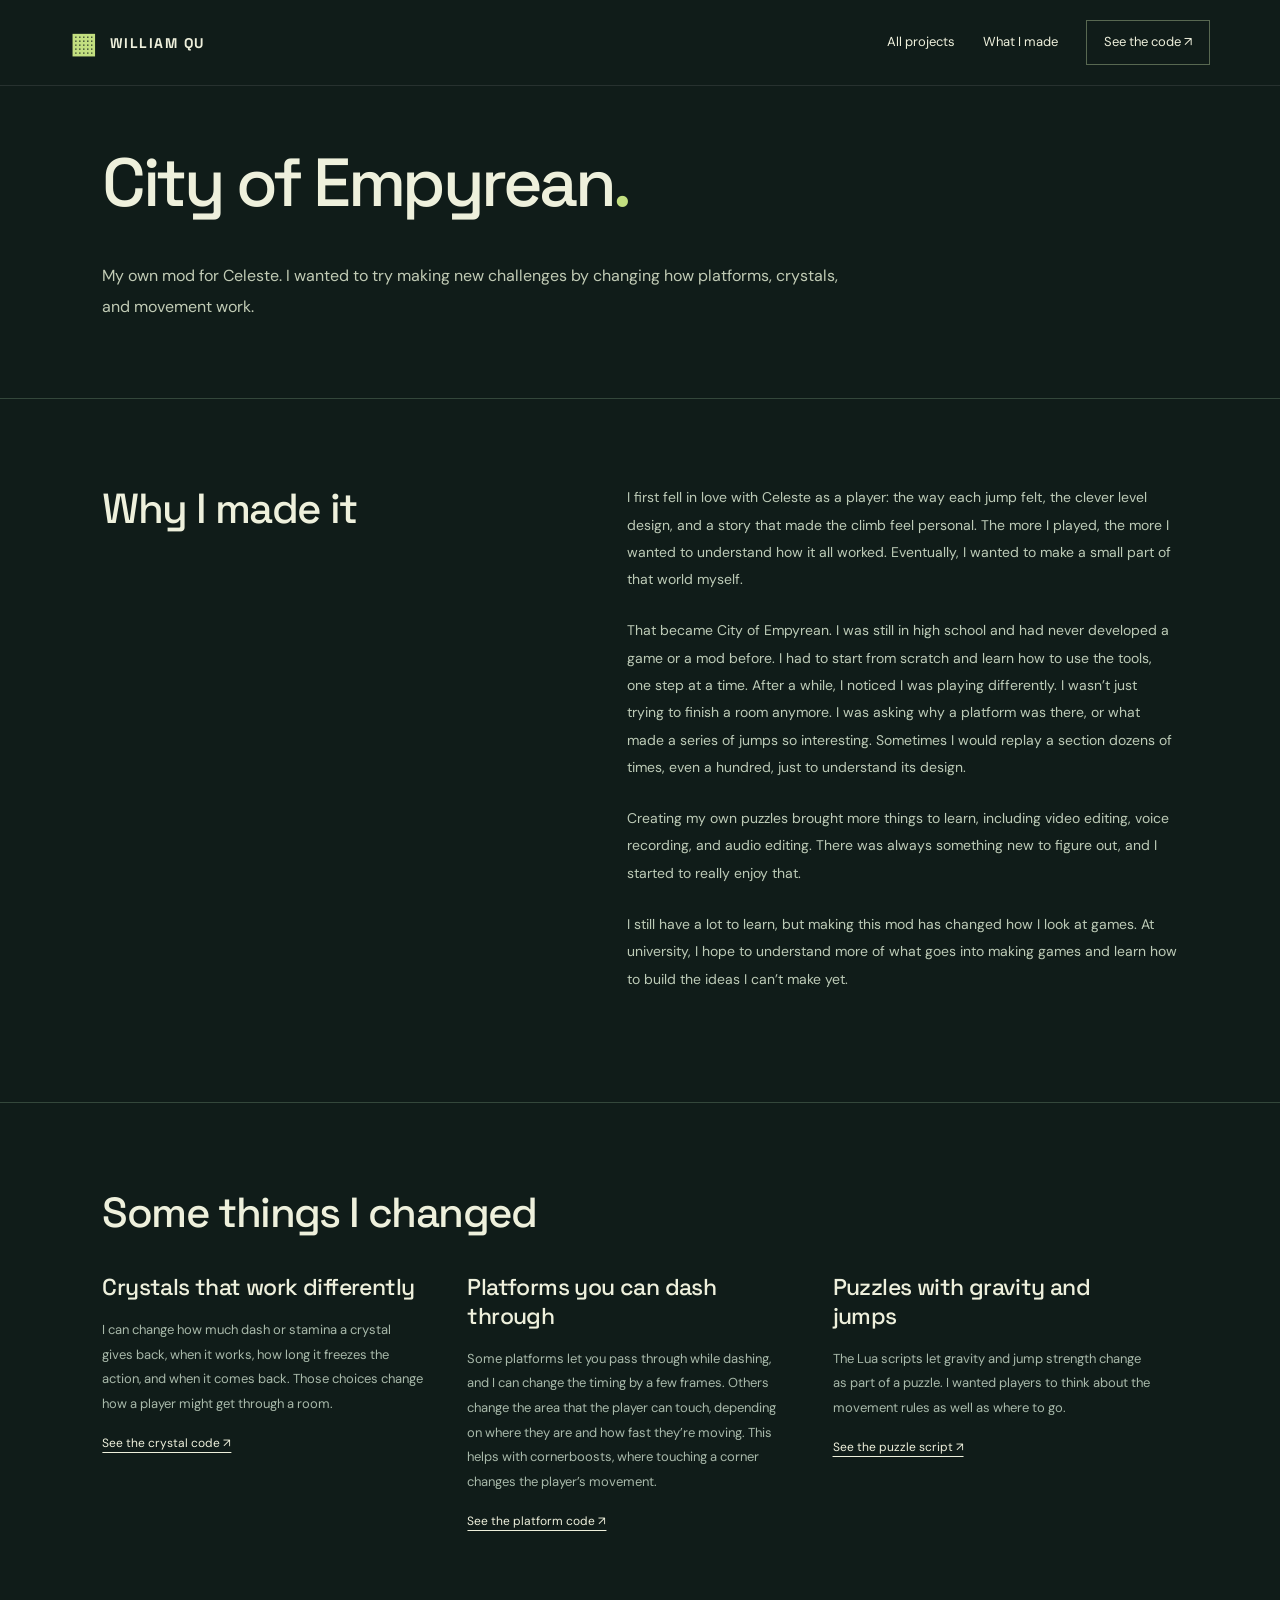
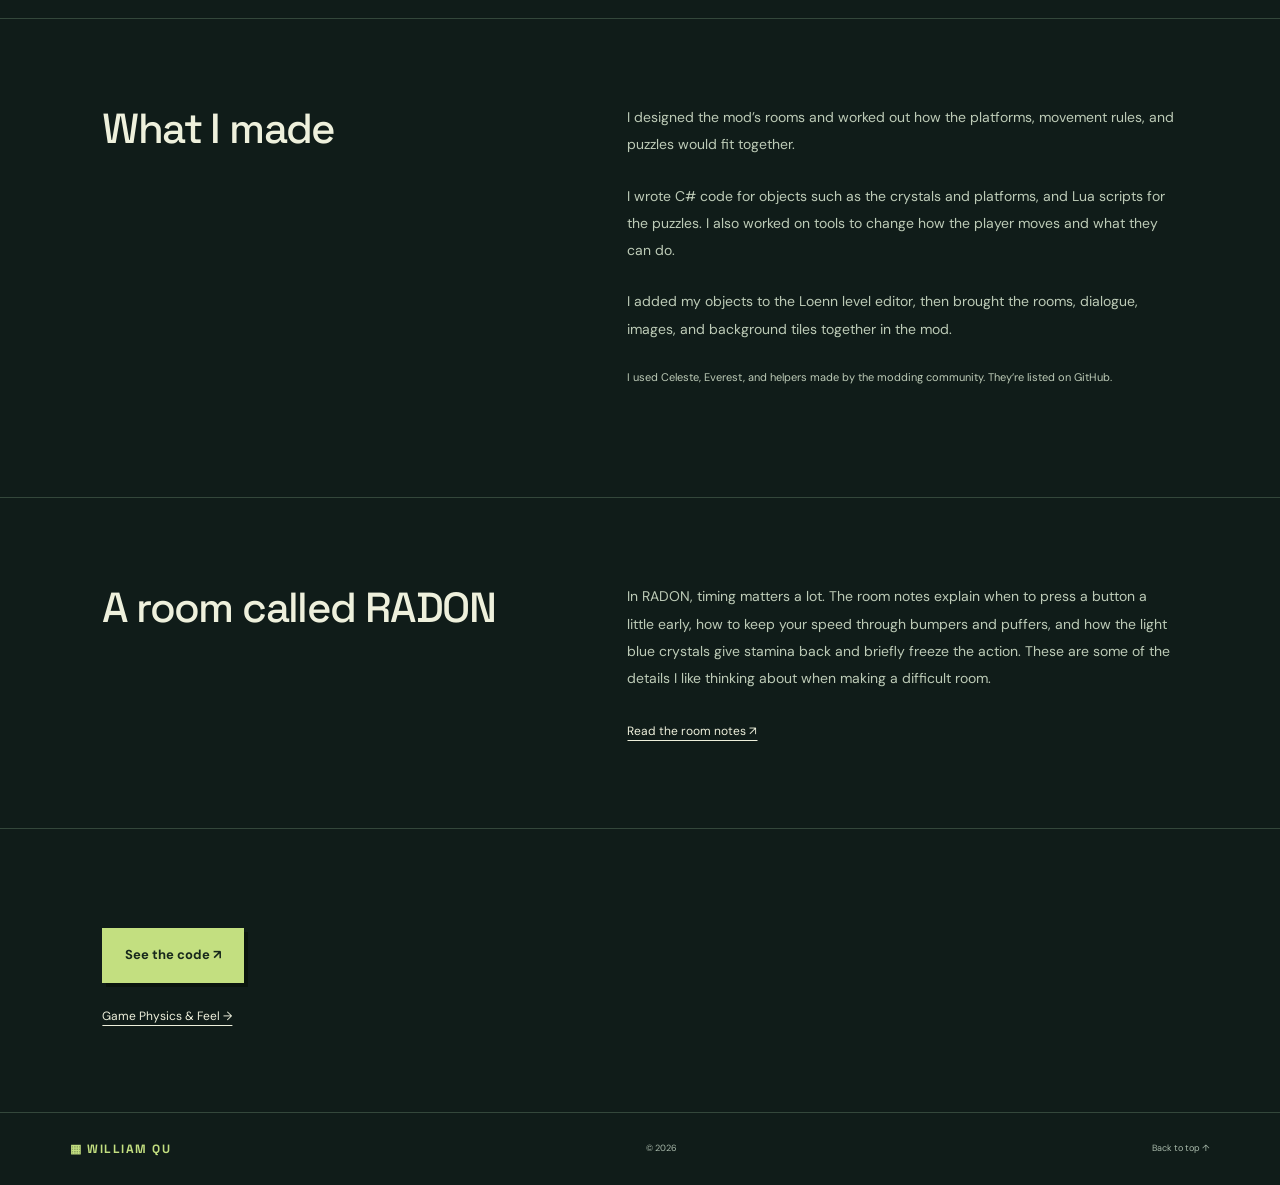
==== commit 1641b916: "Add Fourier project page and simplify portfolio copy and layout" ====
--- a/projects/city-of-empyrean.html
+++ b/projects/city-of-empyrean.html
@@ -1,9 +1,9 @@
 <!doctype html>
-<html lang="en"><head><meta charset="utf-8"><meta name="viewport" content="width=device-width, initial-scale=1"><title>City of Empyrean — William Qu</title><meta name="description" content="My Celeste mod, with new platforms, crystals, and puzzles. Made by William Qu."><link rel="icon" href="../assets/favicon.svg"><link rel="stylesheet" href="../style.css?v=9"></head>
-<body><a class="skip" href="#main">Skip to project</a><header class="site-header"><a class="brand" href="../index.html"><span class="brand-mark" aria-hidden="true">▦</span> WILLIAM QU</a><nav aria-label="Main navigation"><a href="../index.html#projects">All projects</a><a href="#contribution">My contribution</a><a class="nav-link" href="https://github.com/ztongqu/City-of-Empyrean" target="_blank" rel="noreferrer">Source code ↗</a></nav></header>
-<main id="main"><section class="section detail-hero"><a class="back-link" href="../index.html#projects">← All projects</a><div class="detail-heading"><div><h1>City of Empyrean<span>.</span></h1></div><span class="status-label">SOLO CELESTE MOD</span></div><p class="detail-intro">My own mod for Celeste. I wanted to try making new challenges by changing how platforms, crystals, and movement work.</p><div class="tags"><span>C#</span><span>Lua</span><span>Everest</span><span>Level design</span></div></section>
-<section class="section detail-section two-column" id="why"><div><h2>Why I made it</h2></div><div class="prose"><p>I first fell in love with Celeste as a player: the way each jump felt, the clever level design, and a story that made the climb feel personal. The more I played, the more I wanted to understand how it all worked. Eventually, I wanted to make a small part of that world myself.</p><p>That became City of Empyrean. I was still in high school and had never developed a game or a mod before. I had to start from the beginning, learning the tools and techniques one step at a time. Gradually, I noticed that I was playing differently. Alongside trying to finish a room, I was asking why a platform was placed there, or how a particular sequence of moves made a challenge work. Sometimes I would replay a section dozens of times, even a hundred, just to understand its design.</p><p>Creating my own puzzles brought more things to learn, including video editing, voice recording, and audio editing. The project kept taking me beyond what I already knew, and that became part of what I loved about it.</p><p>I still have a lot to learn, but making this mod has changed how I look at games. At university, I hope to study the ideas behind them more systematically and develop the skills to take my own designs further.</p></div></section>
-<section class="section detail-section"><div class="section-top"><h2>Some things I changed</h2></div><div class="feature-grid"><article><span>01 / RESOURCES</span><h3>Crystals that work differently</h3><p>I can change how much dash or stamina a crystal gives back, when it works, how long it freezes the action, and when it comes back. Those choices change how a player might get through a room.</p><a class="text-link" href="https://github.com/ztongqu/City-of-Empyrean/blob/main/Source/Entities/CustomRefill.cs" target="_blank" rel="noreferrer">See the crystal code ↗</a></article><article><span>02 / COLLISION</span><h3>Platforms you can dash through</h3><p>Some platforms let you pass through while dashing, and I can change the timing by a few frames. Others adjust their collision boxes based on where the player is and how fast they’re moving, to work with cornerboosts.</p><a class="text-link" href="https://github.com/ztongqu/City-of-Empyrean/blob/main/Source/Entities/DashThruJumpThru.cs" target="_blank" rel="noreferrer">See the platform code ↗</a></article><article><span>03 / PUZZLES</span><h3>Puzzles with gravity and jumps</h3><p>The Lua scripts let gravity and jump strength change as part of a puzzle. I wanted players to think about the movement rules as well as where to go.</p><a class="text-link" href="https://github.com/ztongqu/City-of-Empyrean/blob/main/Assets/FAE4D333/EmpyrealCity/puzzle2_enter.lua" target="_blank" rel="noreferrer">See the puzzle script ↗</a></article></div></section>
-<section class="section detail-section two-column" id="contribution"><div><h2>My contribution</h2><p class="section-intro">Made by William Qu</p></div><div class="prose"><h3>Designing the mod</h3><p>I designed the mod’s rooms and worked out how the platforms, movement rules, and puzzles would fit together.</p><h3>Writing the code</h3><p>I wrote C# code for objects such as the crystals and platforms, and Lua scripts for the puzzles. I also worked on tools for changing the player’s movement and state.</p><h3>Putting the pieces together</h3><p>I set up my custom objects in the Loenn level editor, then put the map, dialogue, sprites, and tile settings together in the mod.</p><p class="caption">I used Celeste, Everest, and helpers made by the modding community. They’re listed in the repository.</p></div></section>
-<section class="section detail-section two-column"><div><h2>A room called RADON</h2></div><div class="prose"><p>In RADON, timing matters a lot. The room notes explain how to buffer inputs, keep momentum through bumpers and puffers, and use the light blue crystals to recover stamina and get a short freeze. These are some of the details I like thinking about when making a difficult room.</p><a class="text-link" href="https://github.com/ztongqu/City-of-Empyrean/blob/main/Dialog/English.txt" target="_blank" rel="noreferrer">Read the room notes ↗</a></div></section>
-<section class="section project-end"><div class="end-links"><a class="button" href="https://github.com/ztongqu/City-of-Empyrean" target="_blank" rel="noreferrer">See the code ↗</a><a class="text-link" href="signal-below.html">Next: Game Physics &amp; Feel →</a></div></section></main><footer><a class="brand" href="../index.html">▦ WILLIAM QU</a><span>© 2026</span><a href="#main">Back to top ↑</a></footer></body></html>
+<html lang="en"><head><meta charset="utf-8"><meta name="viewport" content="width=device-width, initial-scale=1"><title>City of Empyrean — William Qu</title><meta name="description" content="My Celeste mod, with new platforms, crystals, and puzzles. Made by William Qu."><link rel="icon" href="../assets/favicon.svg"><link rel="stylesheet" href="../style.css?v=12"></head>
+<body><a class="skip" href="#main">Skip to project</a><header class="site-header"><a class="brand" href="../index.html"><span class="brand-mark" aria-hidden="true">▦</span> WILLIAM QU</a><nav aria-label="Main navigation"><a href="../index.html#projects">All projects</a><a href="#contribution">What I made</a><a class="nav-link" href="https://github.com/ztongqu/City-of-Empyrean" target="_blank" rel="noreferrer">See the code ↗</a></nav></header>
+<main id="main"><section class="section detail-hero"><div class="detail-heading"><div><h1>City of Empyrean<span>.</span></h1></div></div><p class="detail-intro">My own mod for Celeste. I wanted to try making new challenges by changing how platforms, crystals, and movement work.</p></section>
+<section class="section detail-section two-column" id="why"><div><h2>Why I made it</h2></div><div class="prose"><p>I first fell in love with Celeste as a player: the way each jump felt, the clever level design, and a story that made the climb feel personal. The more I played, the more I wanted to understand how it all worked. Eventually, I wanted to make a small part of that world myself.</p><p>That became City of Empyrean. I was still in high school and had never developed a game or a mod before. I had to start from scratch and learn how to use the tools, one step at a time. After a while, I noticed I was playing differently. I wasn’t just trying to finish a room anymore. I was asking why a platform was there, or what made a series of jumps so interesting. Sometimes I would replay a section dozens of times, even a hundred, just to understand its design.</p><p>Creating my own puzzles brought more things to learn, including video editing, voice recording, and audio editing. There was always something new to figure out, and I started to really enjoy that.</p><p>I still have a lot to learn, but making this mod has changed how I look at games. At university, I hope to understand more of what goes into making games and learn how to build the ideas I can’t make yet.</p></div></section>
+<section class="section detail-section"><div class="section-top"><h2>Some things I changed</h2></div><div class="feature-grid"><article><h3>Crystals that work differently</h3><p>I can change how much dash or stamina a crystal gives back, when it works, how long it freezes the action, and when it comes back. Those choices change how a player might get through a room.</p><a class="text-link" href="https://github.com/ztongqu/City-of-Empyrean/blob/main/Source/Entities/CustomRefill.cs" target="_blank" rel="noreferrer">See the crystal code ↗</a></article><article><h3>Platforms you can dash through</h3><p>Some platforms let you pass through while dashing, and I can change the timing by a few frames. Others change the area that the player can touch, depending on where they are and how fast they’re moving. This helps with cornerboosts, where touching a corner changes the player’s movement.</p><a class="text-link" href="https://github.com/ztongqu/City-of-Empyrean/blob/main/Source/Entities/DashThruJumpThru.cs" target="_blank" rel="noreferrer">See the platform code ↗</a></article><article><h3>Puzzles with gravity and jumps</h3><p>The Lua scripts let gravity and jump strength change as part of a puzzle. I wanted players to think about the movement rules as well as where to go.</p><a class="text-link" href="https://github.com/ztongqu/City-of-Empyrean/blob/main/Assets/FAE4D333/EmpyrealCity/puzzle2_enter.lua" target="_blank" rel="noreferrer">See the puzzle script ↗</a></article></div></section>
+<section class="section detail-section two-column" id="contribution"><div><h2>What I made</h2></div><div class="prose"><p>I designed the mod’s rooms and worked out how the platforms, movement rules, and puzzles would fit together.</p><p>I wrote C# code for objects such as the crystals and platforms, and Lua scripts for the puzzles. I also worked on tools to change how the player moves and what they can do.</p><p>I added my objects to the Loenn level editor, then brought the rooms, dialogue, images, and background tiles together in the mod.</p><p class="caption">I used Celeste, Everest, and helpers made by the modding community. They’re listed on GitHub.</p></div></section>
+<section class="section detail-section two-column"><div><h2>A room called RADON</h2></div><div class="prose"><p>In RADON, timing matters a lot. The room notes explain when to press a button a little early, how to keep your speed through bumpers and puffers, and how the light blue crystals give stamina back and briefly freeze the action. These are some of the details I like thinking about when making a difficult room.</p><a class="text-link" href="https://github.com/ztongqu/City-of-Empyrean/blob/main/Dialog/English.txt" target="_blank" rel="noreferrer">Read the room notes ↗</a></div></section>
+<section class="section project-end"><div class="end-links"><a class="button" href="https://github.com/ztongqu/City-of-Empyrean" target="_blank" rel="noreferrer">See the code ↗</a><a class="text-link" href="signal-below.html">Game Physics &amp; Feel →</a></div></section></main><footer><a class="brand" href="../index.html">▦ WILLIAM QU</a><span>© 2026</span><a href="#main">Back to top ↑</a></footer></body></html>
--- a/style.css
+++ b/style.css
@@ -44,3 +44,24 @@
 .feature-grid .text-link{display:inline-block;margin-top:18px}
 
 .gameplay-section{border-top:1px solid var(--line)}.gameplay-section .video-frame{margin-top:0}
+/* Fourier drawing: a shared scale for the source outline and reconstruction. */
+.fourier-lab{padding:28px;background:var(--panel);border:1px solid var(--line)}
+.fourier-controls>label{display:flex;justify-content:space-between;gap:20px;font-size:14px}.fourier-controls output{color:var(--green);font-variant-numeric:tabular-nums}
+.fourier-controls>input{display:block;width:100%;min-height:40px;margin:12px 0;accent-color:var(--green)}
+.fourier-actions{display:flex;justify-content:space-between;align-items:center;gap:20px;font-size:12px;color:var(--muted)}.fourier-actions label{display:flex;align-items:center;gap:10px;min-height:44px}.fourier-actions input{accent-color:var(--green)}.fourier-actions button{background:#10201a;border:1px solid #71895a;color:var(--paper);padding:9px 20px;min-height:44px}
+.fourier-comparison{display:grid;grid-template-columns:minmax(0,1fr) minmax(0,1fr);gap:20px;margin-top:28px}.fourier-comparison figure{margin:0;min-width:0}.fourier-comparison figcaption{font:500 20px var(--display);margin-bottom:15px}.fourier-comparison figcaption span{display:block;font:12px/1.8 'DM Sans',sans-serif;color:var(--muted);margin-top:5px}.fourier-comparison canvas{width:100%;aspect-ratio:1;background:#10201a;border:1px solid var(--line)}
+.code-sample{max-width:100%;overflow-x:auto;padding:20px;background:#172722;border:1px solid var(--line);font:12px/1.9 monospace;color:var(--green);tab-size:4}.prose{min-width:0}.prose .caption{font-size:11px}.prose pre+.caption{margin-bottom:28px}
+@media(max-width:760px){.fourier-lab{padding:16px}.fourier-comparison{grid-template-columns:1fr;gap:28px}.fourier-comparison canvas{max-height:420px}.fourier-actions{align-items:start;gap:12px}.fourier-actions label{max-width:210px}.code-sample{padding:14px;font-size:11px}}
+/* Fewer labels and panels; keep the projects and personal stories in focus. */
+.detail-hero{padding-top:52px;padding-bottom:52px}
+.feature-grid article{padding:0 24px 0 0;background:transparent;border:0}
+.feature-grid h3{margin:0 0 16px}
+.feature-grid .text-link{display:inline-block;margin-top:16px}
+.fourier-lab{padding:0;background:transparent;border:0}
+.fourier-comparison{margin-top:24px}
+.fourier-comparison figcaption{font-size:17px;margin-bottom:12px}
+.fourier-comparison .visually-hidden,.visually-hidden{position:absolute!important;width:1px!important;height:1px!important;padding:0!important;margin:-1px!important;overflow:hidden!important;clip-path:inset(50%)!important;white-space:nowrap!important;border:0!important}
+summary{cursor:pointer;color:var(--muted);font-size:12px;line-height:1.8}
+summary:hover{color:var(--green)}
+.code-details{margin-top:25px}.code-details[open]>summary{margin-bottom:24px}
+@media(max-width:760px){.detail-hero{padding-top:36px;padding-bottom:40px}.feature-grid{gap:30px}.feature-grid article{padding:0}.fourier-lab{padding:0}.fourier-actions label{max-width:none}}
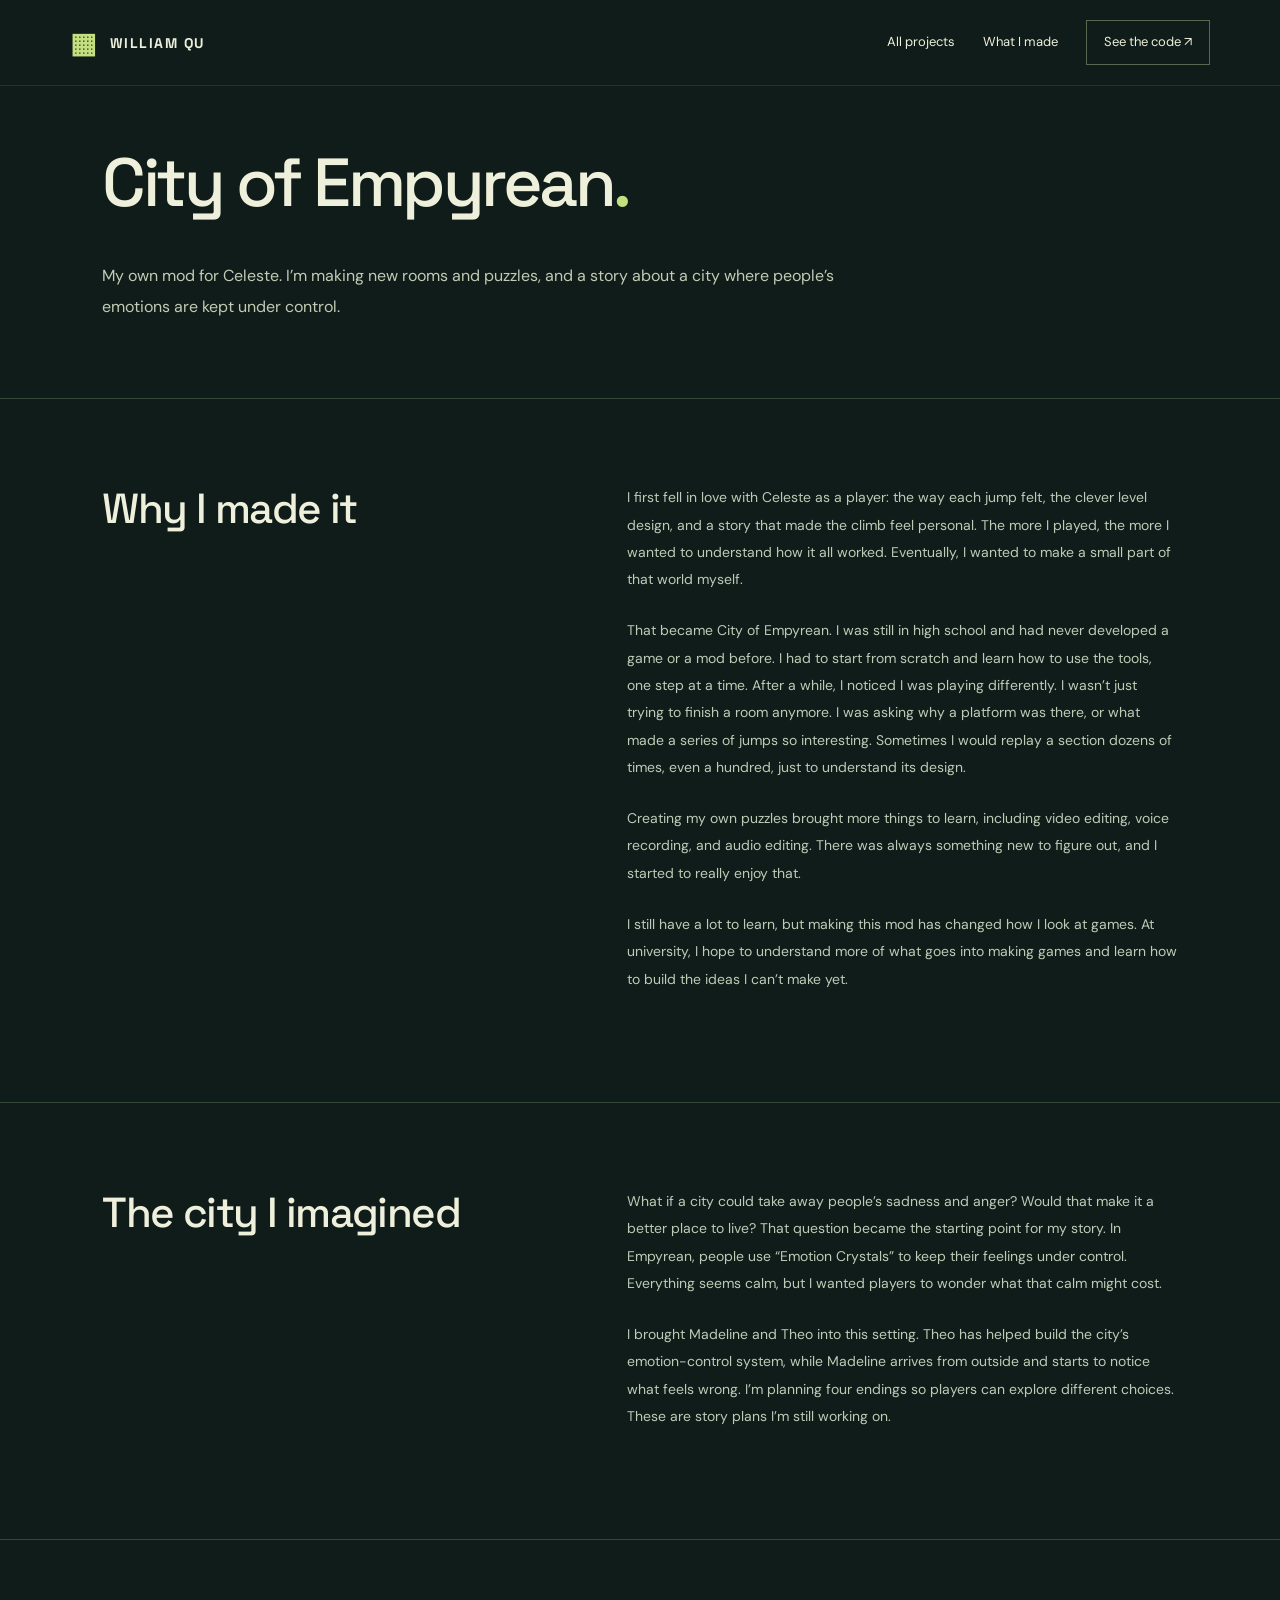
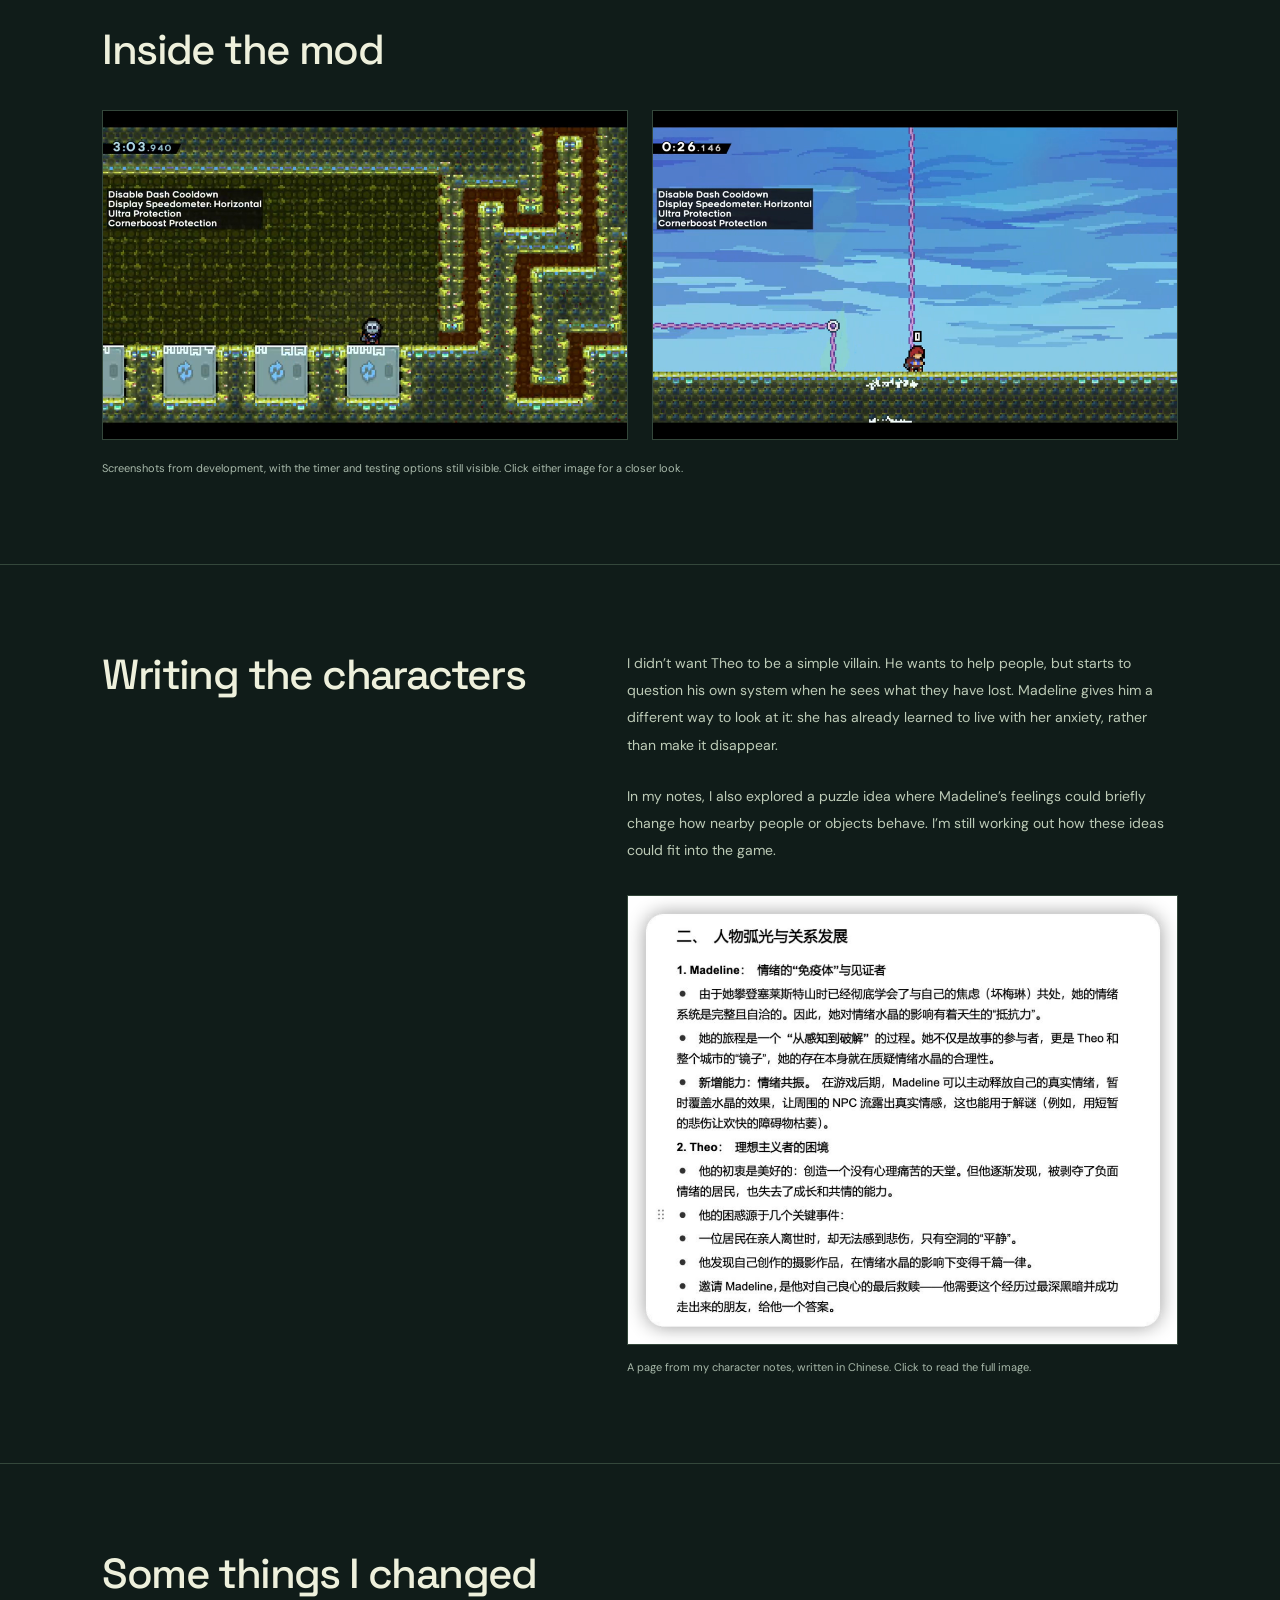
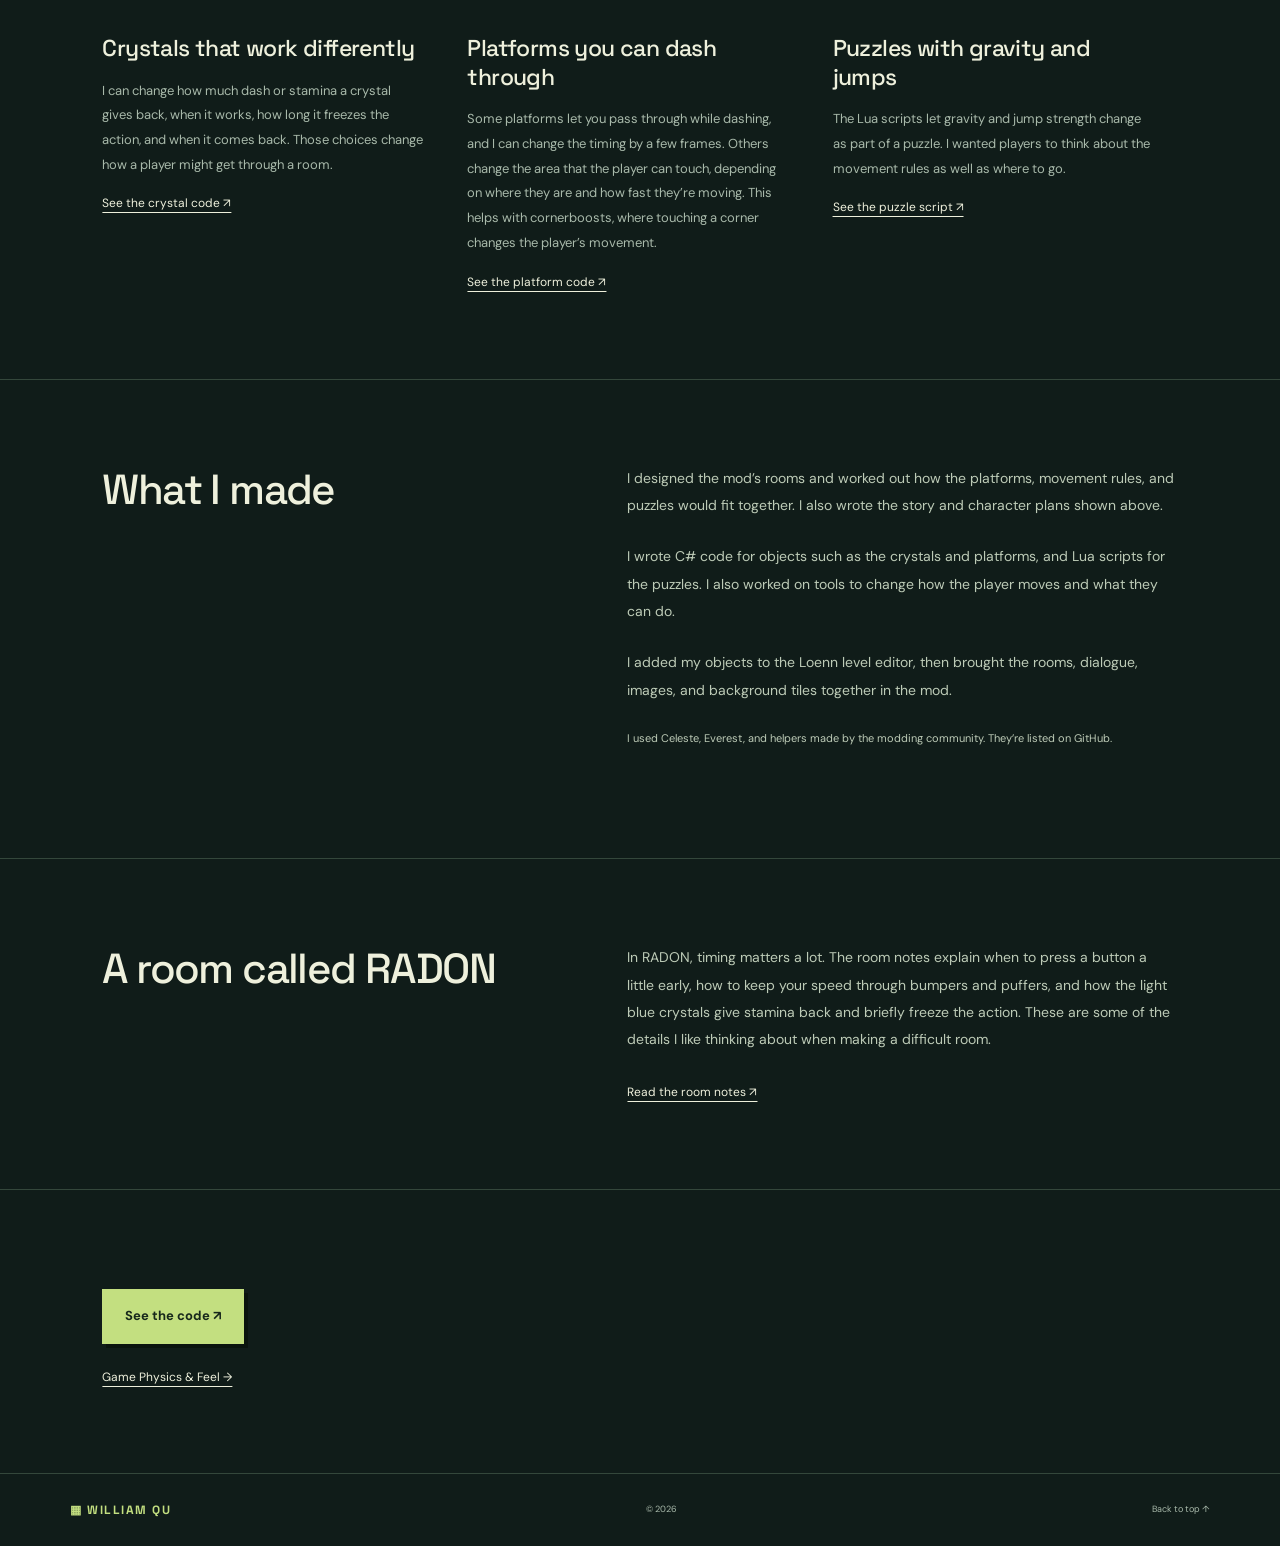
==== commit bbc62f75: "Show City of Empyrean gameplay and personal story plans" ====
--- a/projects/city-of-empyrean.html
+++ b/projects/city-of-empyrean.html
@@ -1,9 +1,12 @@
 <!doctype html>
-<html lang="en"><head><meta charset="utf-8"><meta name="viewport" content="width=device-width, initial-scale=1"><title>City of Empyrean — William Qu</title><meta name="description" content="My Celeste mod, with new platforms, crystals, and puzzles. Made by William Qu."><link rel="icon" href="../assets/favicon.svg"><link rel="stylesheet" href="../style.css?v=12"></head>
+<html lang="en"><head><meta charset="utf-8"><meta name="viewport" content="width=device-width, initial-scale=1"><title>City of Empyrean — William Qu</title><meta name="description" content="My Celeste mod, with new platforms, crystals, and puzzles. Made by William Qu."><link rel="icon" href="../assets/favicon.svg"><link rel="stylesheet" href="../style.css?v=18"></head>
 <body><a class="skip" href="#main">Skip to project</a><header class="site-header"><a class="brand" href="../index.html"><span class="brand-mark" aria-hidden="true">▦</span> WILLIAM QU</a><nav aria-label="Main navigation"><a href="../index.html#projects">All projects</a><a href="#contribution">What I made</a><a class="nav-link" href="https://github.com/ztongqu/City-of-Empyrean" target="_blank" rel="noreferrer">See the code ↗</a></nav></header>
-<main id="main"><section class="section detail-hero"><div class="detail-heading"><div><h1>City of Empyrean<span>.</span></h1></div></div><p class="detail-intro">My own mod for Celeste. I wanted to try making new challenges by changing how platforms, crystals, and movement work.</p></section>
+<main id="main"><section class="section detail-hero"><div class="detail-heading"><div><h1>City of Empyrean<span>.</span></h1></div></div><p class="detail-intro">My own mod for Celeste. I’m making new rooms and puzzles, and a story about a city where people’s emotions are kept under control.</p></section>
 <section class="section detail-section two-column" id="why"><div><h2>Why I made it</h2></div><div class="prose"><p>I first fell in love with Celeste as a player: the way each jump felt, the clever level design, and a story that made the climb feel personal. The more I played, the more I wanted to understand how it all worked. Eventually, I wanted to make a small part of that world myself.</p><p>That became City of Empyrean. I was still in high school and had never developed a game or a mod before. I had to start from scratch and learn how to use the tools, one step at a time. After a while, I noticed I was playing differently. I wasn’t just trying to finish a room anymore. I was asking why a platform was there, or what made a series of jumps so interesting. Sometimes I would replay a section dozens of times, even a hundred, just to understand its design.</p><p>Creating my own puzzles brought more things to learn, including video editing, voice recording, and audio editing. There was always something new to figure out, and I started to really enjoy that.</p><p>I still have a lot to learn, but making this mod has changed how I look at games. At university, I hope to understand more of what goes into making games and learn how to build the ideas I can’t make yet.</p></div></section>
+<section class="section detail-section two-column" id="story"><div><h2>The city I imagined</h2></div><div class="prose"><p>What if a city could take away people’s sadness and anger? Would that make it a better place to live? That question became the starting point for my story. In Empyrean, people use “Emotion Crystals” to keep their feelings under control. Everything seems calm, but I wanted players to wonder what that calm might cost.</p><p>I brought Madeline and Theo into this setting. Theo has helped build the city’s emotion-control system, while Madeline arrives from outside and starts to notice what feels wrong. I’m planning four endings so players can explore different choices. These are story plans I’m still working on.</p></div></section>
+<section class="section detail-section" aria-labelledby="rooms-title"><div class="section-top"><h2 id="rooms-title">Inside the mod</h2></div><div class="city-screenshots"><figure><a class="city-image-link" href="../assets/city-gameplay-room.png" target="_blank" rel="noreferrer" aria-label="Open the indoor room screenshot at full size"><img src="../assets/city-gameplay-room.png" width="960" height="600" loading="lazy" alt="An indoor room with narrow stone passages and blue-marked blocks"></a></figure><figure><a class="city-image-link" href="../assets/city-gameplay-sky.png" target="_blank" rel="noreferrer" aria-label="Open the outdoor room screenshot at full size"><img src="../assets/city-gameplay-sky.png" width="960" height="600" loading="lazy" alt="Madeline standing on a platform beneath a blue sky, beside hanging chains"></a></figure></div><p class="caption">Screenshots from development, with the timer and testing options still visible. Click either image for a closer look.</p></section>
+<section class="section detail-section two-column" id="characters"><div><h2>Writing the characters</h2></div><div class="prose"><p>I didn’t want Theo to be a simple villain. He wants to help people, but starts to question his own system when he sees what they have lost. Madeline gives him a different way to look at it: she has already learned to live with her anxiety, rather than make it disappear.</p><p>In my notes, I also explored a puzzle idea where Madeline’s feelings could briefly change how nearby people or objects behave. I’m still working out how these ideas could fit into the game.</p><figure class="city-notes"><a class="city-image-link" href="../assets/city-character-notes.png" target="_blank" rel="noreferrer" aria-label="Open my original Chinese character notes at full size"><img src="../assets/city-character-notes.png" width="1037" height="848" loading="lazy" alt="My Chinese planning notes about Madeline, Theo, and how their relationship could develop"></a><figcaption class="caption">A page from my character notes, written in Chinese. Click to read the full image.</figcaption></figure></div></section>
 <section class="section detail-section"><div class="section-top"><h2>Some things I changed</h2></div><div class="feature-grid"><article><h3>Crystals that work differently</h3><p>I can change how much dash or stamina a crystal gives back, when it works, how long it freezes the action, and when it comes back. Those choices change how a player might get through a room.</p><a class="text-link" href="https://github.com/ztongqu/City-of-Empyrean/blob/main/Source/Entities/CustomRefill.cs" target="_blank" rel="noreferrer">See the crystal code ↗</a></article><article><h3>Platforms you can dash through</h3><p>Some platforms let you pass through while dashing, and I can change the timing by a few frames. Others change the area that the player can touch, depending on where they are and how fast they’re moving. This helps with cornerboosts, where touching a corner changes the player’s movement.</p><a class="text-link" href="https://github.com/ztongqu/City-of-Empyrean/blob/main/Source/Entities/DashThruJumpThru.cs" target="_blank" rel="noreferrer">See the platform code ↗</a></article><article><h3>Puzzles with gravity and jumps</h3><p>The Lua scripts let gravity and jump strength change as part of a puzzle. I wanted players to think about the movement rules as well as where to go.</p><a class="text-link" href="https://github.com/ztongqu/City-of-Empyrean/blob/main/Assets/FAE4D333/EmpyrealCity/puzzle2_enter.lua" target="_blank" rel="noreferrer">See the puzzle script ↗</a></article></div></section>
-<section class="section detail-section two-column" id="contribution"><div><h2>What I made</h2></div><div class="prose"><p>I designed the mod’s rooms and worked out how the platforms, movement rules, and puzzles would fit together.</p><p>I wrote C# code for objects such as the crystals and platforms, and Lua scripts for the puzzles. I also worked on tools to change how the player moves and what they can do.</p><p>I added my objects to the Loenn level editor, then brought the rooms, dialogue, images, and background tiles together in the mod.</p><p class="caption">I used Celeste, Everest, and helpers made by the modding community. They’re listed on GitHub.</p></div></section>
+<section class="section detail-section two-column" id="contribution"><div><h2>What I made</h2></div><div class="prose"><p>I designed the mod’s rooms and worked out how the platforms, movement rules, and puzzles would fit together. I also wrote the story and character plans shown above.</p><p>I wrote C# code for objects such as the crystals and platforms, and Lua scripts for the puzzles. I also worked on tools to change how the player moves and what they can do.</p><p>I added my objects to the Loenn level editor, then brought the rooms, dialogue, images, and background tiles together in the mod.</p><p class="caption">I used Celeste, Everest, and helpers made by the modding community. They’re listed on GitHub.</p></div></section>
 <section class="section detail-section two-column"><div><h2>A room called RADON</h2></div><div class="prose"><p>In RADON, timing matters a lot. The room notes explain when to press a button a little early, how to keep your speed through bumpers and puffers, and how the light blue crystals give stamina back and briefly freeze the action. These are some of the details I like thinking about when making a difficult room.</p><a class="text-link" href="https://github.com/ztongqu/City-of-Empyrean/blob/main/Dialog/English.txt" target="_blank" rel="noreferrer">Read the room notes ↗</a></div></section>
 <section class="section project-end"><div class="end-links"><a class="button" href="https://github.com/ztongqu/City-of-Empyrean" target="_blank" rel="noreferrer">See the code ↗</a><a class="text-link" href="signal-below.html">Game Physics &amp; Feel →</a></div></section></main><footer><a class="brand" href="../index.html">▦ WILLIAM QU</a><span>© 2026</span><a href="#main">Back to top ↑</a></footer></body></html>
--- a/style.css
+++ b/style.css
@@ -65,3 +65,30 @@
 summary:hover{color:var(--green)}
 .code-details{margin-top:25px}.code-details[open]>summary{margin-bottom:24px}
 @media(max-width:760px){.detail-hero{padding-top:36px;padding-bottom:40px}.feature-grid{gap:30px}.feature-grid article{padding:0}.fourier-lab{padding:0}.fourier-actions label{max-width:none}}
+.wifi-art #wifi-toggle{right:50%;bottom:6px;transform:translateX(50%)}
+.network-figure img{display:block;width:100%;height:auto}
+.network-key{display:flex;justify-content:center;flex-wrap:wrap;gap:16px 32px;padding:16px 0 0;color:var(--muted);font-size:12px}
+.network-key span{display:flex;align-items:center;gap:10px}
+.network-key i{display:inline-block;width:28px;border-top:2px solid var(--green)}
+.network-key .signal-back{border-top:2px dashed var(--gold)}
+
+.network-figure{margin-left:0;margin-right:0}
+.network-figure img{max-width:860px;margin:auto}
+
+/* Individual home-card palettes, within the existing dark portfolio. */
+.portfolio .project-stack .celeste-art{background:#251f36;border-color:#4c405b}
+.portfolio .project-stack .fourier-art{background:#2b221d;border-color:#534134}
+.portfolio .fourier-art .fourier-toggle{background:#2b221de8;border-color:#9e8158;color:#f0d79f}
+.portfolio .fourier-art .fourier-toggle:hover{border-color:#f0d79f;color:#fff0cd}
+.portfolio .fourier-art .fourier-error{color:#d1b888}
+
+/* Actual mod screenshots and William’s original story notes. */
+.portfolio .project-stack .celeste-art img{object-fit:contain;background:#080d0b}
+.city-screenshots{display:grid;grid-template-columns:minmax(0,1fr) minmax(0,1fr);gap:24px}
+.city-screenshots figure,.city-notes{margin:0;min-width:0}
+.city-image-link{display:block;border:1px solid var(--line);background:#080d0b}
+.city-image-link:hover{border-color:var(--green)}
+.city-image-link img{width:100%;height:auto}
+.city-notes{margin-top:30px;max-width:680px}
+.city-notes .caption{margin-top:12px}
+@media(max-width:760px){.city-screenshots{grid-template-columns:1fr;gap:20px}}
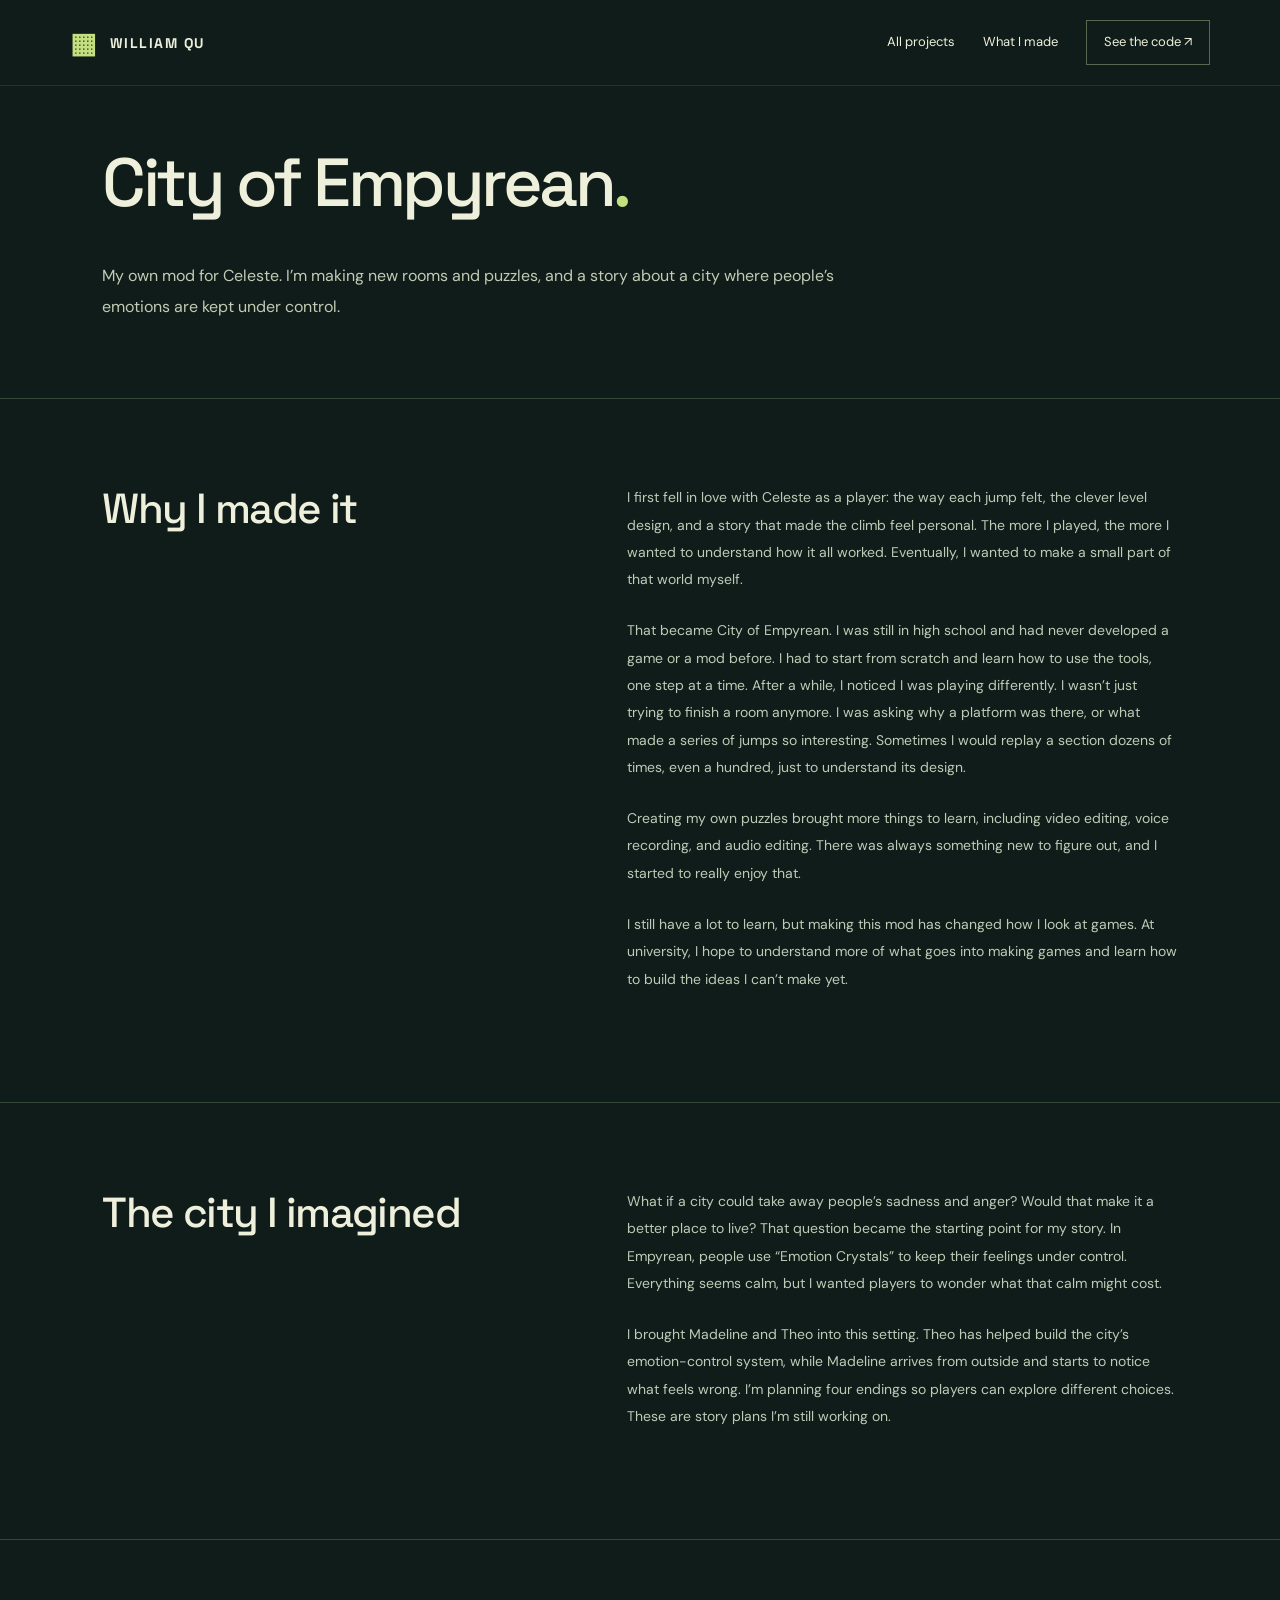
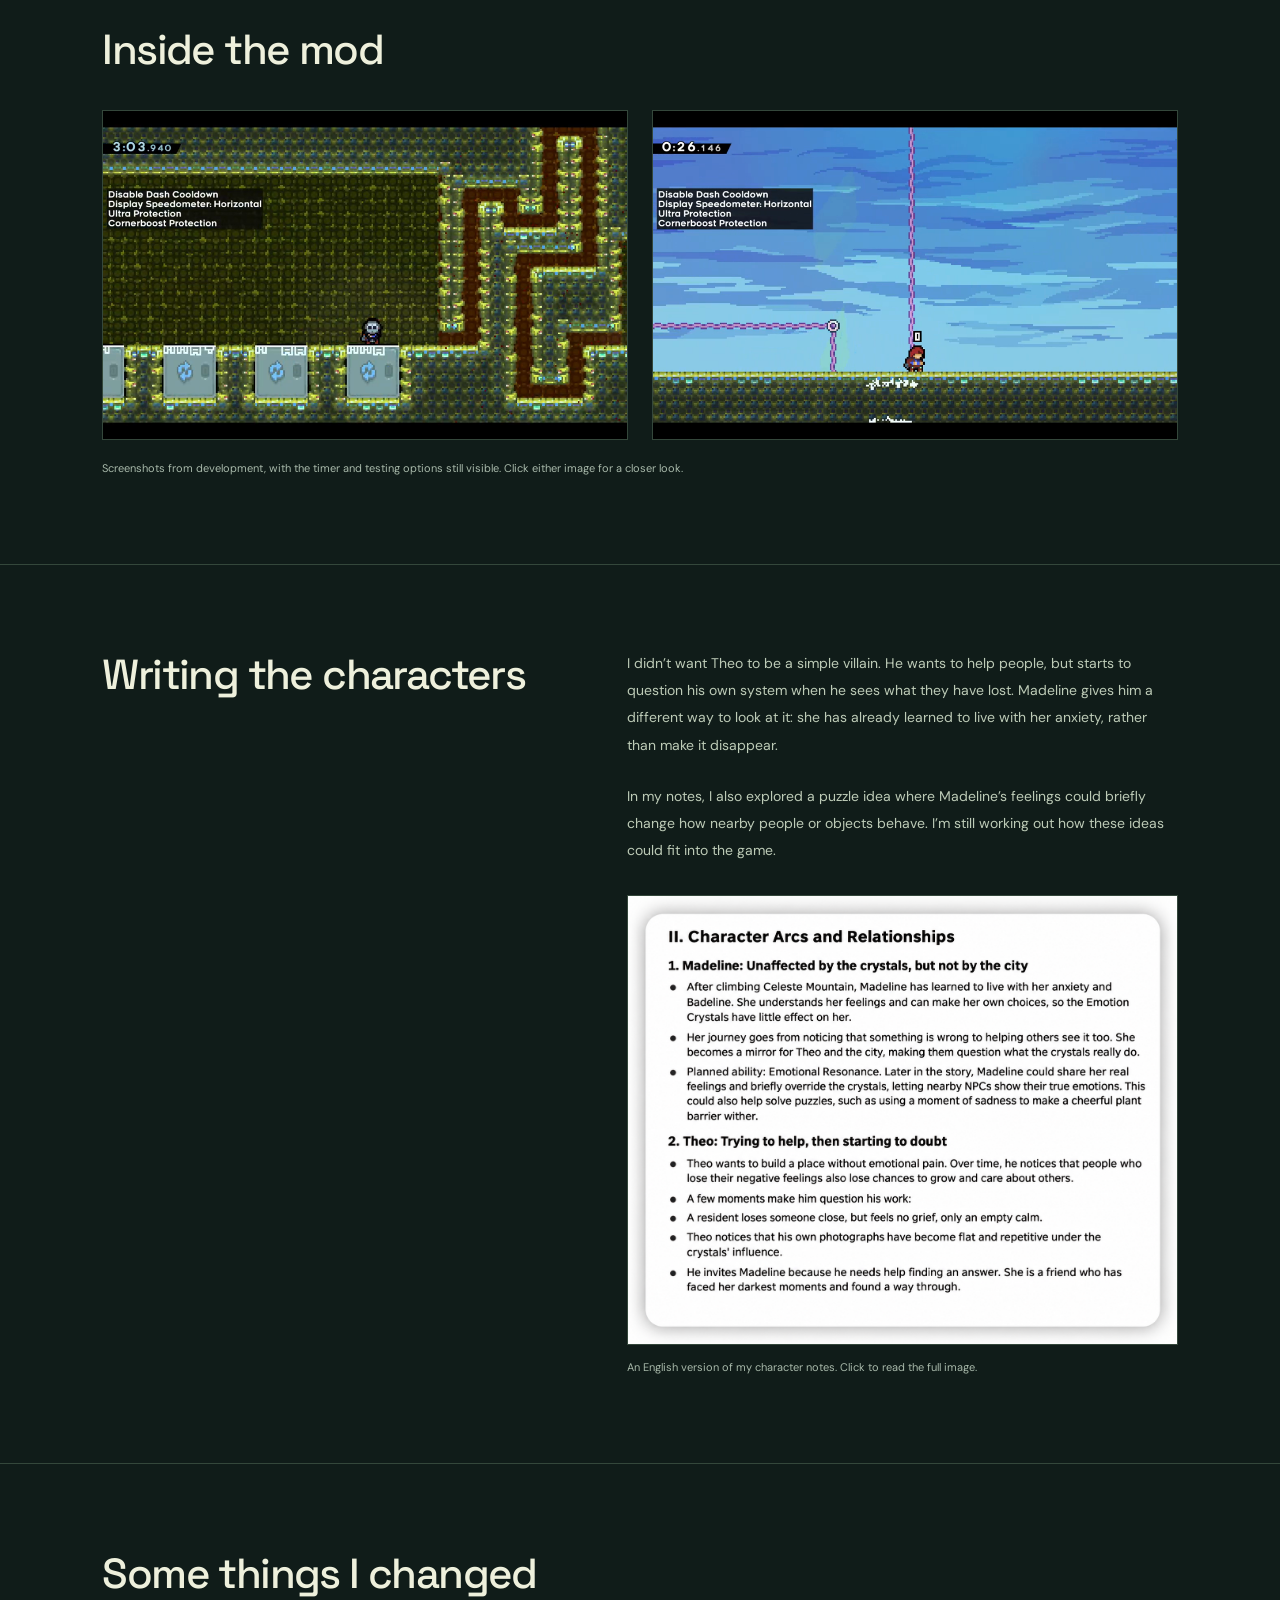
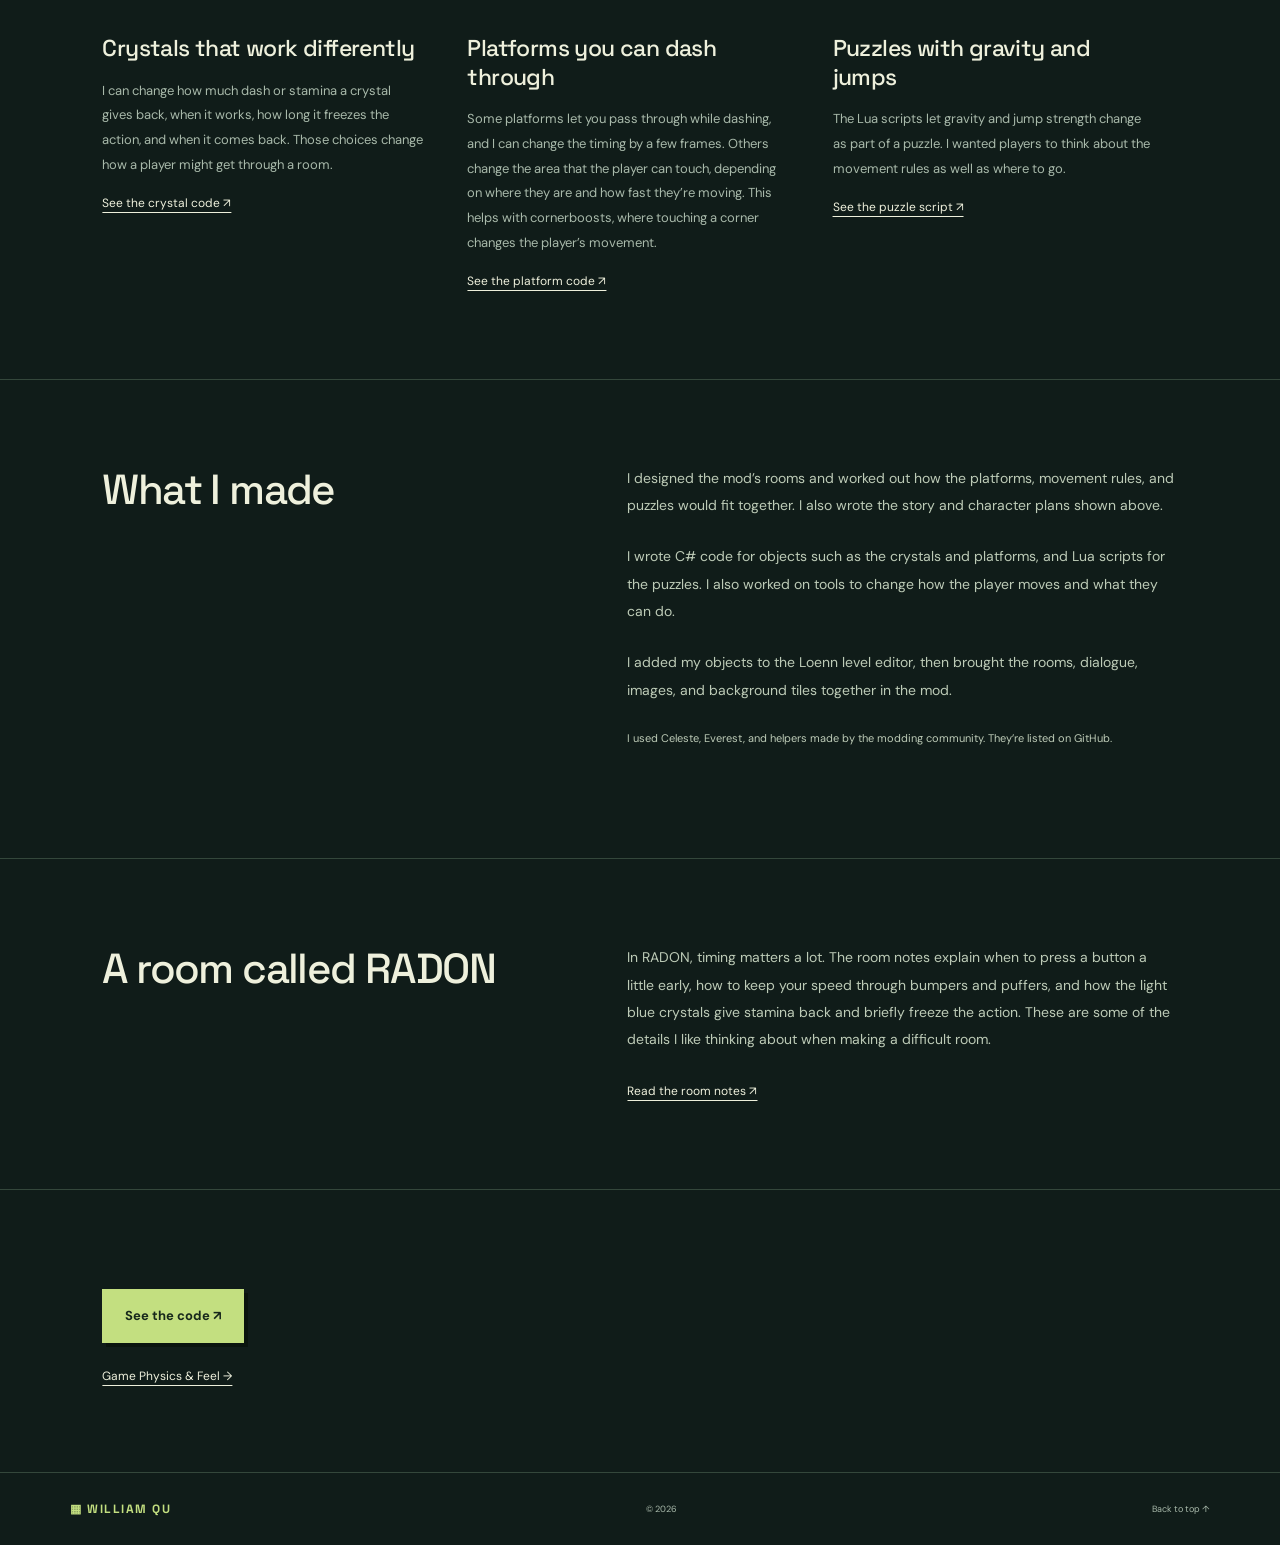
==== commit 67fb6c5e: "Translate City of Empyrean character notes into English" ====
--- a/projects/city-of-empyrean.html
+++ b/projects/city-of-empyrean.html
@@ -5,7 +5,7 @@
 <section class="section detail-section two-column" id="why"><div><h2>Why I made it</h2></div><div class="prose"><p>I first fell in love with Celeste as a player: the way each jump felt, the clever level design, and a story that made the climb feel personal. The more I played, the more I wanted to understand how it all worked. Eventually, I wanted to make a small part of that world myself.</p><p>That became City of Empyrean. I was still in high school and had never developed a game or a mod before. I had to start from scratch and learn how to use the tools, one step at a time. After a while, I noticed I was playing differently. I wasn’t just trying to finish a room anymore. I was asking why a platform was there, or what made a series of jumps so interesting. Sometimes I would replay a section dozens of times, even a hundred, just to understand its design.</p><p>Creating my own puzzles brought more things to learn, including video editing, voice recording, and audio editing. There was always something new to figure out, and I started to really enjoy that.</p><p>I still have a lot to learn, but making this mod has changed how I look at games. At university, I hope to understand more of what goes into making games and learn how to build the ideas I can’t make yet.</p></div></section>
 <section class="section detail-section two-column" id="story"><div><h2>The city I imagined</h2></div><div class="prose"><p>What if a city could take away people’s sadness and anger? Would that make it a better place to live? That question became the starting point for my story. In Empyrean, people use “Emotion Crystals” to keep their feelings under control. Everything seems calm, but I wanted players to wonder what that calm might cost.</p><p>I brought Madeline and Theo into this setting. Theo has helped build the city’s emotion-control system, while Madeline arrives from outside and starts to notice what feels wrong. I’m planning four endings so players can explore different choices. These are story plans I’m still working on.</p></div></section>
 <section class="section detail-section" aria-labelledby="rooms-title"><div class="section-top"><h2 id="rooms-title">Inside the mod</h2></div><div class="city-screenshots"><figure><a class="city-image-link" href="../assets/city-gameplay-room.png" target="_blank" rel="noreferrer" aria-label="Open the indoor room screenshot at full size"><img src="../assets/city-gameplay-room.png" width="960" height="600" loading="lazy" alt="An indoor room with narrow stone passages and blue-marked blocks"></a></figure><figure><a class="city-image-link" href="../assets/city-gameplay-sky.png" target="_blank" rel="noreferrer" aria-label="Open the outdoor room screenshot at full size"><img src="../assets/city-gameplay-sky.png" width="960" height="600" loading="lazy" alt="Madeline standing on a platform beneath a blue sky, beside hanging chains"></a></figure></div><p class="caption">Screenshots from development, with the timer and testing options still visible. Click either image for a closer look.</p></section>
-<section class="section detail-section two-column" id="characters"><div><h2>Writing the characters</h2></div><div class="prose"><p>I didn’t want Theo to be a simple villain. He wants to help people, but starts to question his own system when he sees what they have lost. Madeline gives him a different way to look at it: she has already learned to live with her anxiety, rather than make it disappear.</p><p>In my notes, I also explored a puzzle idea where Madeline’s feelings could briefly change how nearby people or objects behave. I’m still working out how these ideas could fit into the game.</p><figure class="city-notes"><a class="city-image-link" href="../assets/city-character-notes.png" target="_blank" rel="noreferrer" aria-label="Open my original Chinese character notes at full size"><img src="../assets/city-character-notes.png" width="1037" height="848" loading="lazy" alt="My Chinese planning notes about Madeline, Theo, and how their relationship could develop"></a><figcaption class="caption">A page from my character notes, written in Chinese. Click to read the full image.</figcaption></figure></div></section>
+<section class="section detail-section two-column" id="characters"><div><h2>Writing the characters</h2></div><div class="prose"><p>I didn’t want Theo to be a simple villain. He wants to help people, but starts to question his own system when he sees what they have lost. Madeline gives him a different way to look at it: she has already learned to live with her anxiety, rather than make it disappear.</p><p>In my notes, I also explored a puzzle idea where Madeline’s feelings could briefly change how nearby people or objects behave. I’m still working out how these ideas could fit into the game.</p><figure class="city-notes"><a class="city-image-link" href="../assets/city-character-notes-en.png" target="_blank" rel="noreferrer" aria-label="Open the English version of my character notes at full size"><img src="../assets/city-character-notes-en.png" width="1387" height="1134" loading="lazy" alt="English version of my planning notes about Madeline, Theo, and how their relationship could develop"></a><figcaption class="caption">An English version of my character notes. Click to read the full image.</figcaption></figure></div></section>
 <section class="section detail-section"><div class="section-top"><h2>Some things I changed</h2></div><div class="feature-grid"><article><h3>Crystals that work differently</h3><p>I can change how much dash or stamina a crystal gives back, when it works, how long it freezes the action, and when it comes back. Those choices change how a player might get through a room.</p><a class="text-link" href="https://github.com/ztongqu/City-of-Empyrean/blob/main/Source/Entities/CustomRefill.cs" target="_blank" rel="noreferrer">See the crystal code ↗</a></article><article><h3>Platforms you can dash through</h3><p>Some platforms let you pass through while dashing, and I can change the timing by a few frames. Others change the area that the player can touch, depending on where they are and how fast they’re moving. This helps with cornerboosts, where touching a corner changes the player’s movement.</p><a class="text-link" href="https://github.com/ztongqu/City-of-Empyrean/blob/main/Source/Entities/DashThruJumpThru.cs" target="_blank" rel="noreferrer">See the platform code ↗</a></article><article><h3>Puzzles with gravity and jumps</h3><p>The Lua scripts let gravity and jump strength change as part of a puzzle. I wanted players to think about the movement rules as well as where to go.</p><a class="text-link" href="https://github.com/ztongqu/City-of-Empyrean/blob/main/Assets/FAE4D333/EmpyrealCity/puzzle2_enter.lua" target="_blank" rel="noreferrer">See the puzzle script ↗</a></article></div></section>
 <section class="section detail-section two-column" id="contribution"><div><h2>What I made</h2></div><div class="prose"><p>I designed the mod’s rooms and worked out how the platforms, movement rules, and puzzles would fit together. I also wrote the story and character plans shown above.</p><p>I wrote C# code for objects such as the crystals and platforms, and Lua scripts for the puzzles. I also worked on tools to change how the player moves and what they can do.</p><p>I added my objects to the Loenn level editor, then brought the rooms, dialogue, images, and background tiles together in the mod.</p><p class="caption">I used Celeste, Everest, and helpers made by the modding community. They’re listed on GitHub.</p></div></section>
 <section class="section detail-section two-column"><div><h2>A room called RADON</h2></div><div class="prose"><p>In RADON, timing matters a lot. The room notes explain when to press a button a little early, how to keep your speed through bumpers and puffers, and how the light blue crystals give stamina back and briefly freeze the action. These are some of the details I like thinking about when making a difficult room.</p><a class="text-link" href="https://github.com/ztongqu/City-of-Empyrean/blob/main/Dialog/English.txt" target="_blank" rel="noreferrer">Read the room notes ↗</a></div></section>
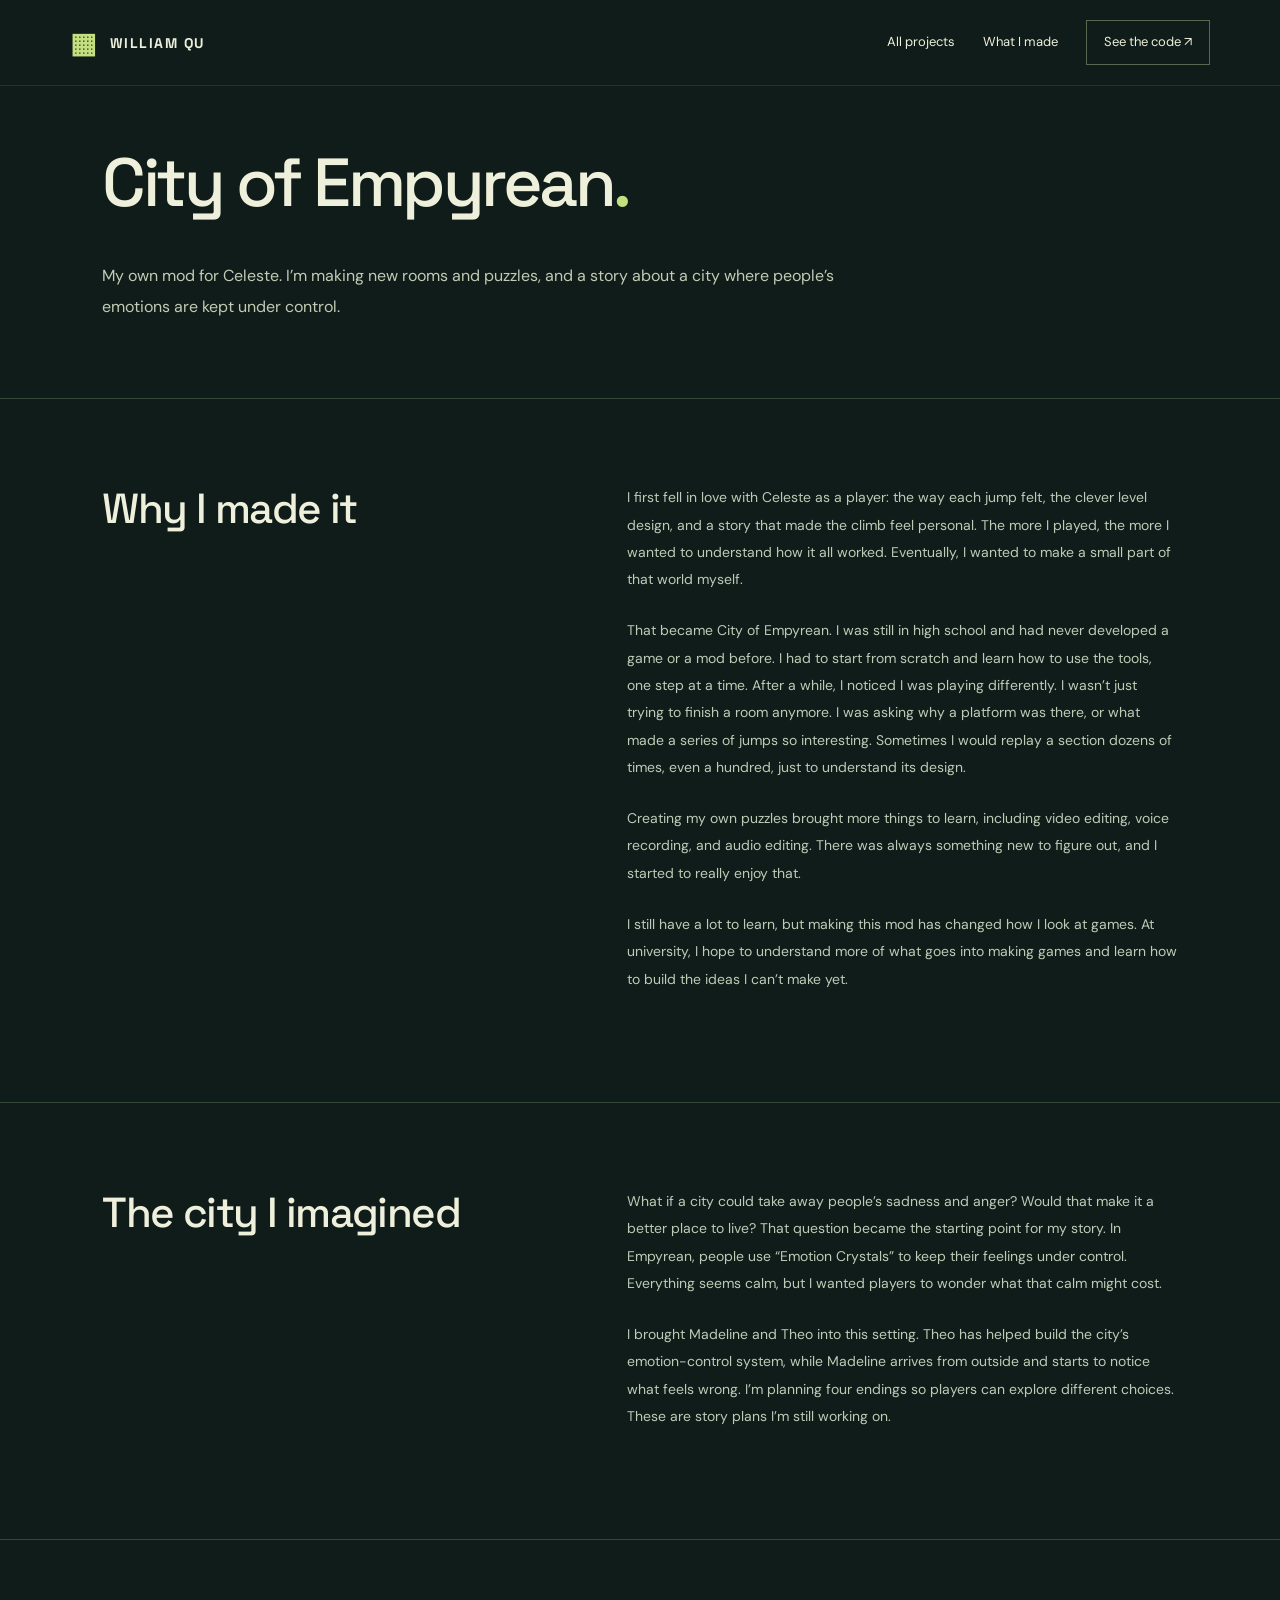
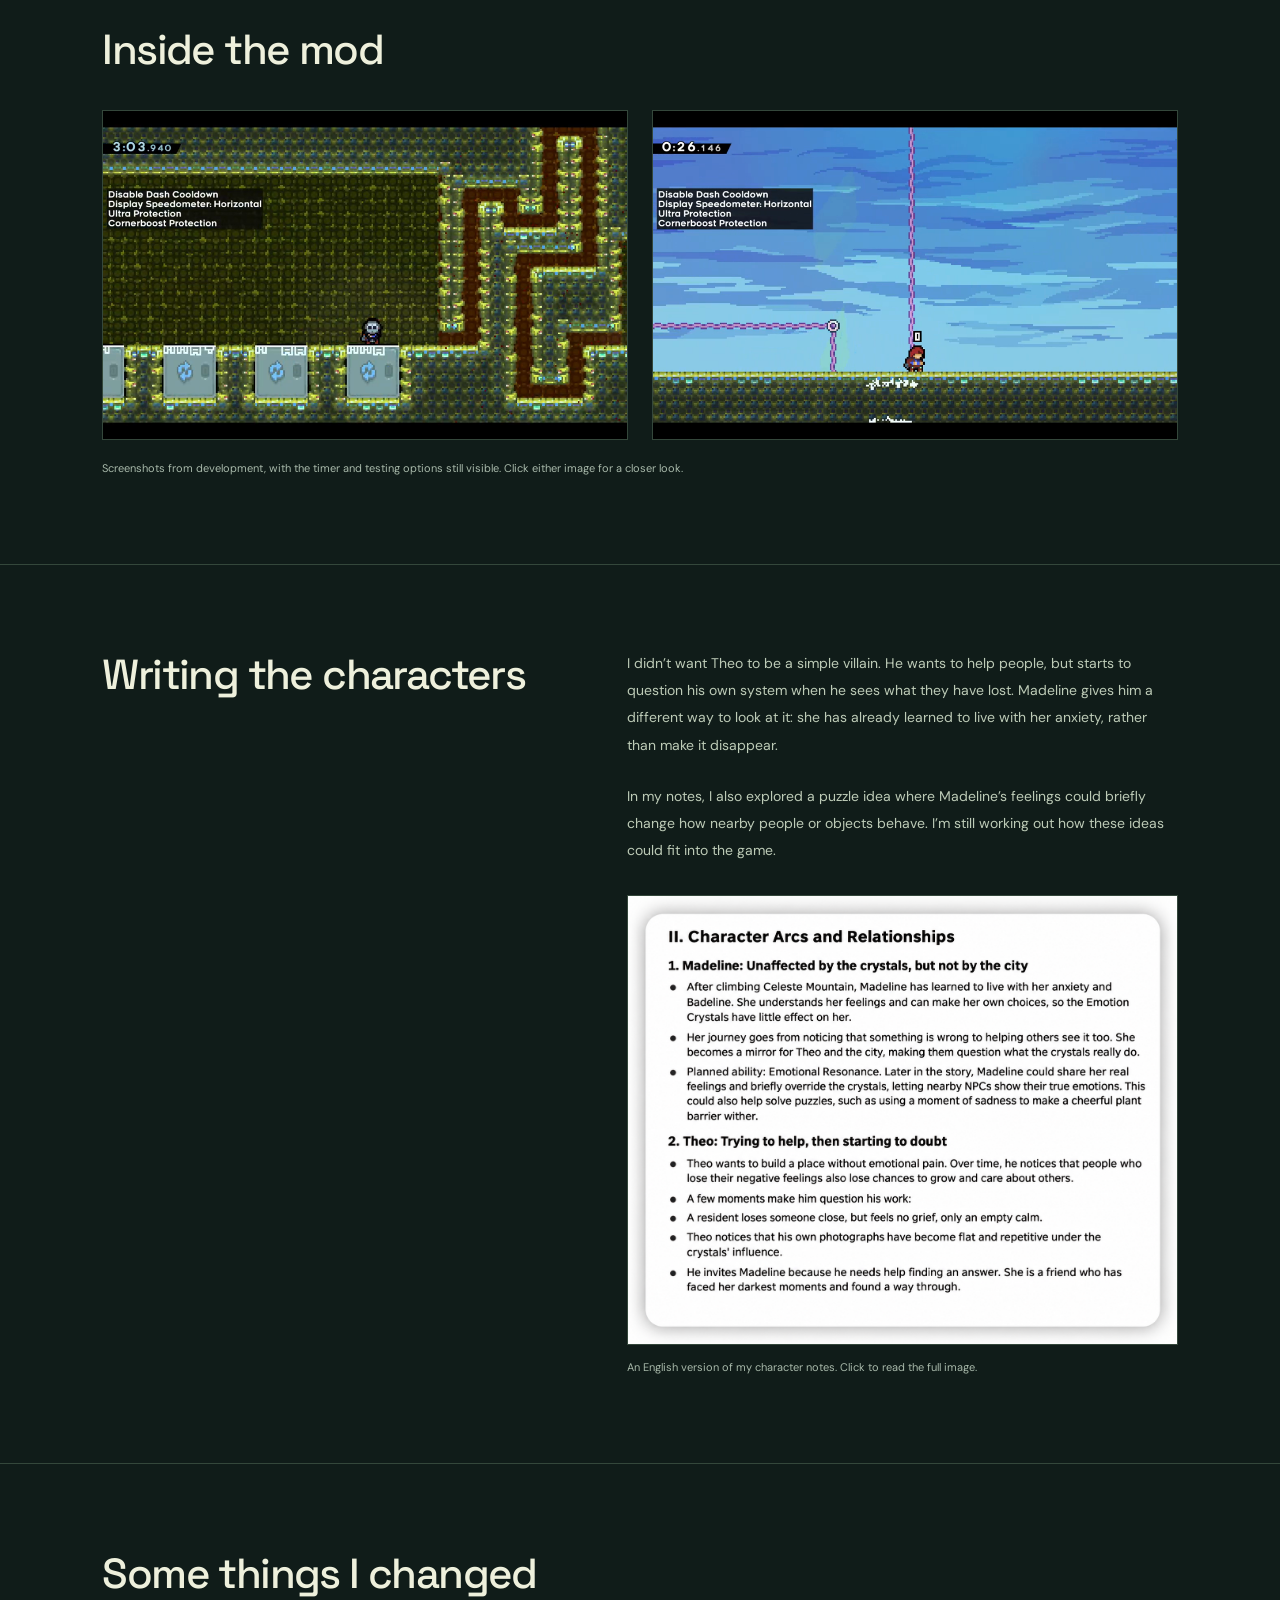
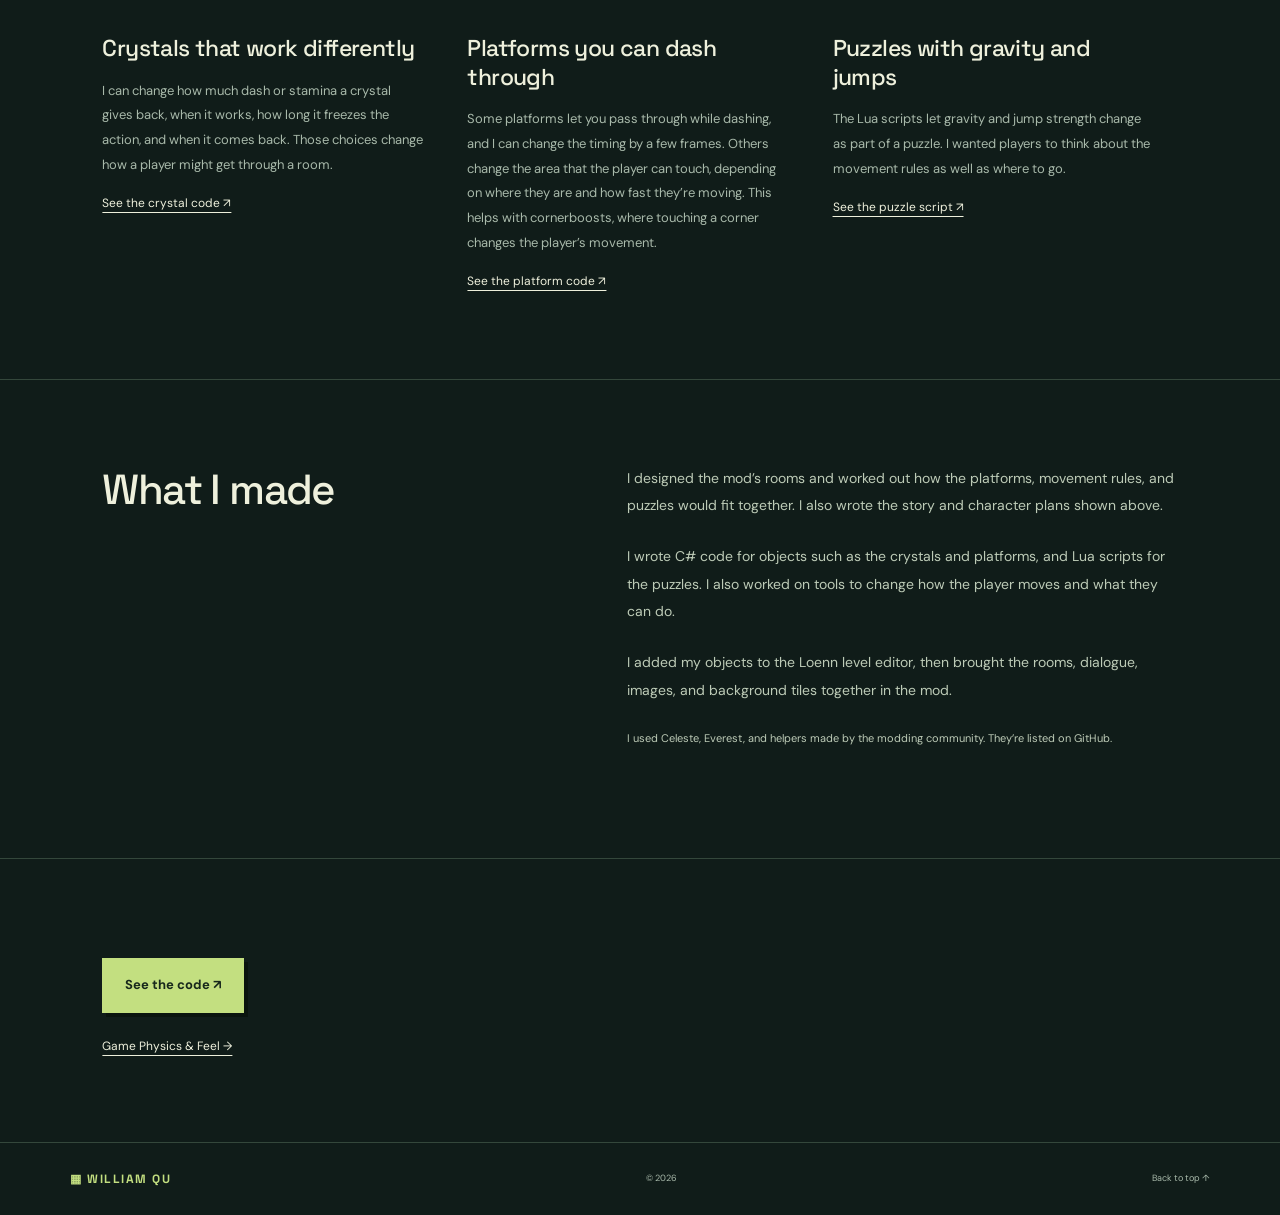
==== commit 0bdbb543: "Remove RADON section from City of Empyrean" ====
--- a/projects/city-of-empyrean.html
+++ b/projects/city-of-empyrean.html
@@ -8,5 +8,5 @@
 <section class="section detail-section two-column" id="characters"><div><h2>Writing the characters</h2></div><div class="prose"><p>I didn’t want Theo to be a simple villain. He wants to help people, but starts to question his own system when he sees what they have lost. Madeline gives him a different way to look at it: she has already learned to live with her anxiety, rather than make it disappear.</p><p>In my notes, I also explored a puzzle idea where Madeline’s feelings could briefly change how nearby people or objects behave. I’m still working out how these ideas could fit into the game.</p><figure class="city-notes"><a class="city-image-link" href="../assets/city-character-notes-en.png" target="_blank" rel="noreferrer" aria-label="Open the English version of my character notes at full size"><img src="../assets/city-character-notes-en.png" width="1387" height="1134" loading="lazy" alt="English version of my planning notes about Madeline, Theo, and how their relationship could develop"></a><figcaption class="caption">An English version of my character notes. Click to read the full image.</figcaption></figure></div></section>
 <section class="section detail-section"><div class="section-top"><h2>Some things I changed</h2></div><div class="feature-grid"><article><h3>Crystals that work differently</h3><p>I can change how much dash or stamina a crystal gives back, when it works, how long it freezes the action, and when it comes back. Those choices change how a player might get through a room.</p><a class="text-link" href="https://github.com/ztongqu/City-of-Empyrean/blob/main/Source/Entities/CustomRefill.cs" target="_blank" rel="noreferrer">See the crystal code ↗</a></article><article><h3>Platforms you can dash through</h3><p>Some platforms let you pass through while dashing, and I can change the timing by a few frames. Others change the area that the player can touch, depending on where they are and how fast they’re moving. This helps with cornerboosts, where touching a corner changes the player’s movement.</p><a class="text-link" href="https://github.com/ztongqu/City-of-Empyrean/blob/main/Source/Entities/DashThruJumpThru.cs" target="_blank" rel="noreferrer">See the platform code ↗</a></article><article><h3>Puzzles with gravity and jumps</h3><p>The Lua scripts let gravity and jump strength change as part of a puzzle. I wanted players to think about the movement rules as well as where to go.</p><a class="text-link" href="https://github.com/ztongqu/City-of-Empyrean/blob/main/Assets/FAE4D333/EmpyrealCity/puzzle2_enter.lua" target="_blank" rel="noreferrer">See the puzzle script ↗</a></article></div></section>
 <section class="section detail-section two-column" id="contribution"><div><h2>What I made</h2></div><div class="prose"><p>I designed the mod’s rooms and worked out how the platforms, movement rules, and puzzles would fit together. I also wrote the story and character plans shown above.</p><p>I wrote C# code for objects such as the crystals and platforms, and Lua scripts for the puzzles. I also worked on tools to change how the player moves and what they can do.</p><p>I added my objects to the Loenn level editor, then brought the rooms, dialogue, images, and background tiles together in the mod.</p><p class="caption">I used Celeste, Everest, and helpers made by the modding community. They’re listed on GitHub.</p></div></section>
-<section class="section detail-section two-column"><div><h2>A room called RADON</h2></div><div class="prose"><p>In RADON, timing matters a lot. The room notes explain when to press a button a little early, how to keep your speed through bumpers and puffers, and how the light blue crystals give stamina back and briefly freeze the action. These are some of the details I like thinking about when making a difficult room.</p><a class="text-link" href="https://github.com/ztongqu/City-of-Empyrean/blob/main/Dialog/English.txt" target="_blank" rel="noreferrer">Read the room notes ↗</a></div></section>
+
 <section class="section project-end"><div class="end-links"><a class="button" href="https://github.com/ztongqu/City-of-Empyrean" target="_blank" rel="noreferrer">See the code ↗</a><a class="text-link" href="signal-below.html">Game Physics &amp; Feel →</a></div></section></main><footer><a class="brand" href="../index.html">▦ WILLIAM QU</a><span>© 2026</span><a href="#main">Back to top ↑</a></footer></body></html>
